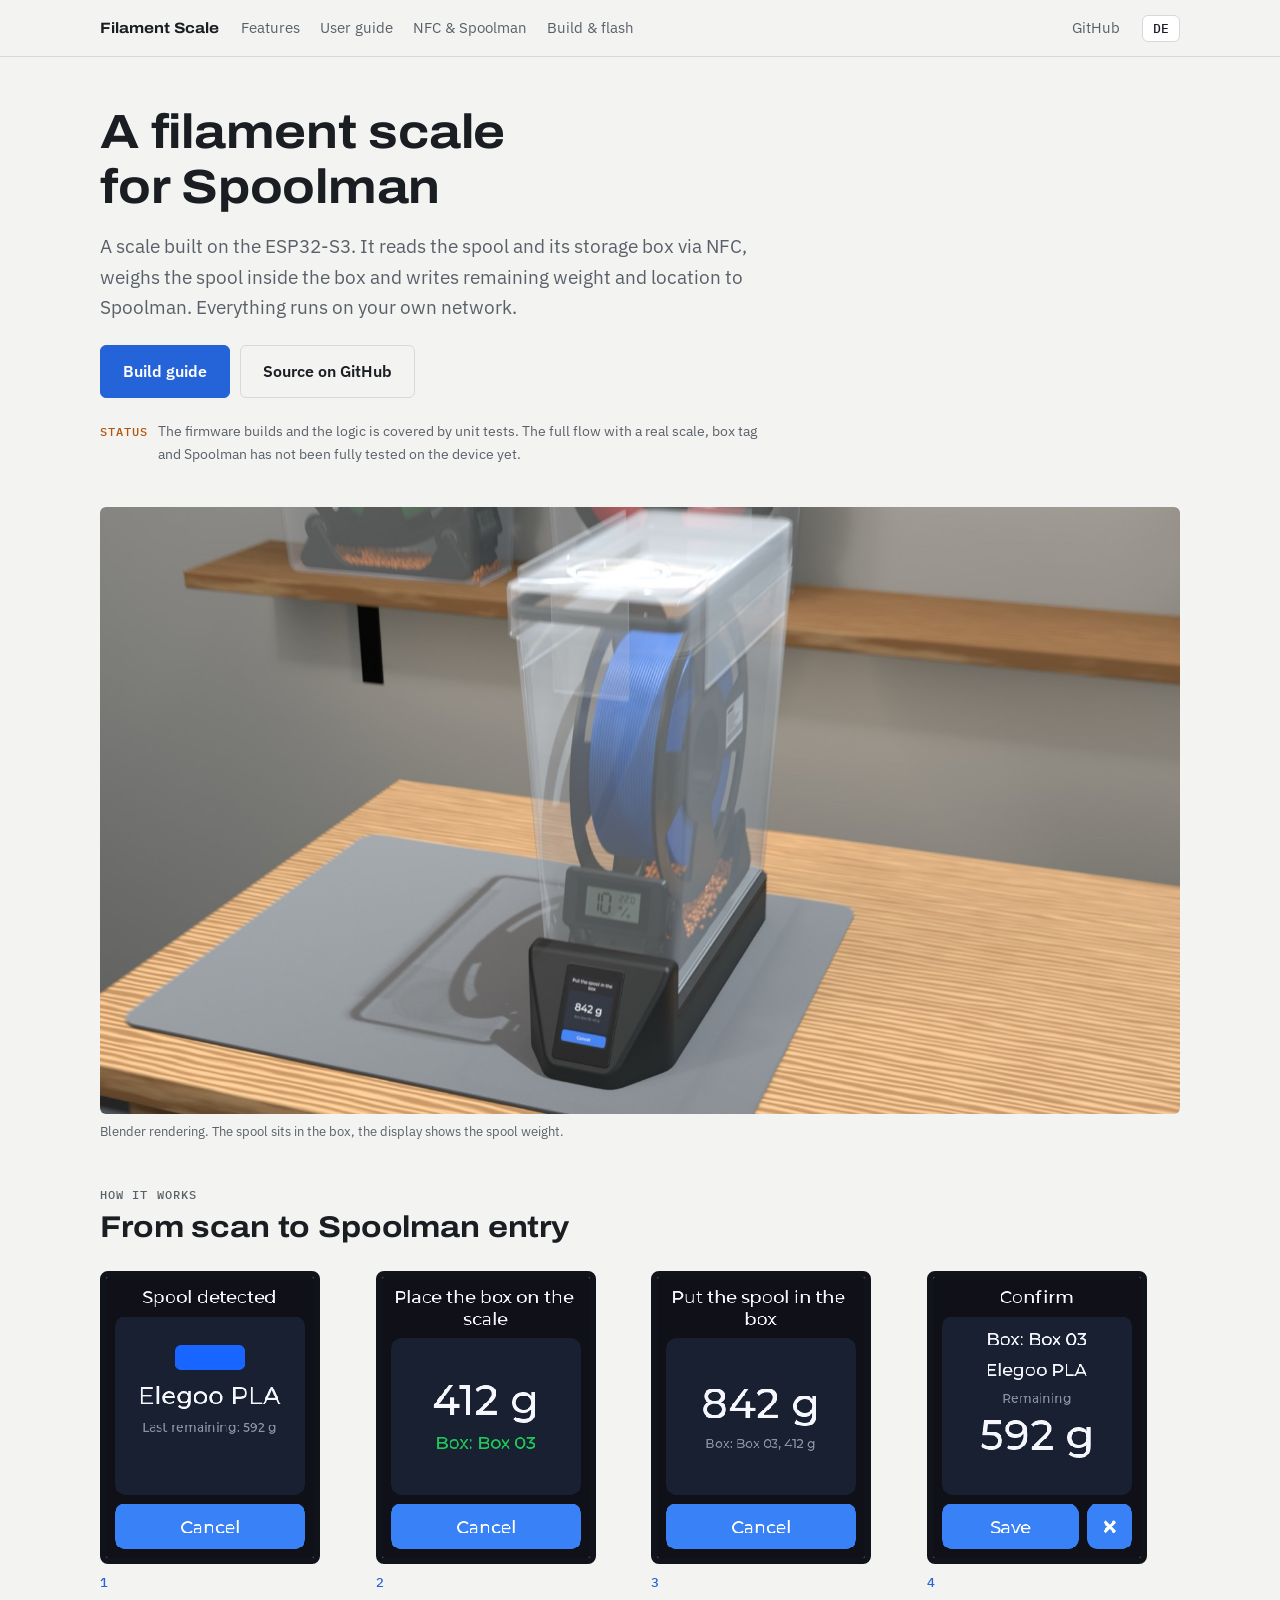
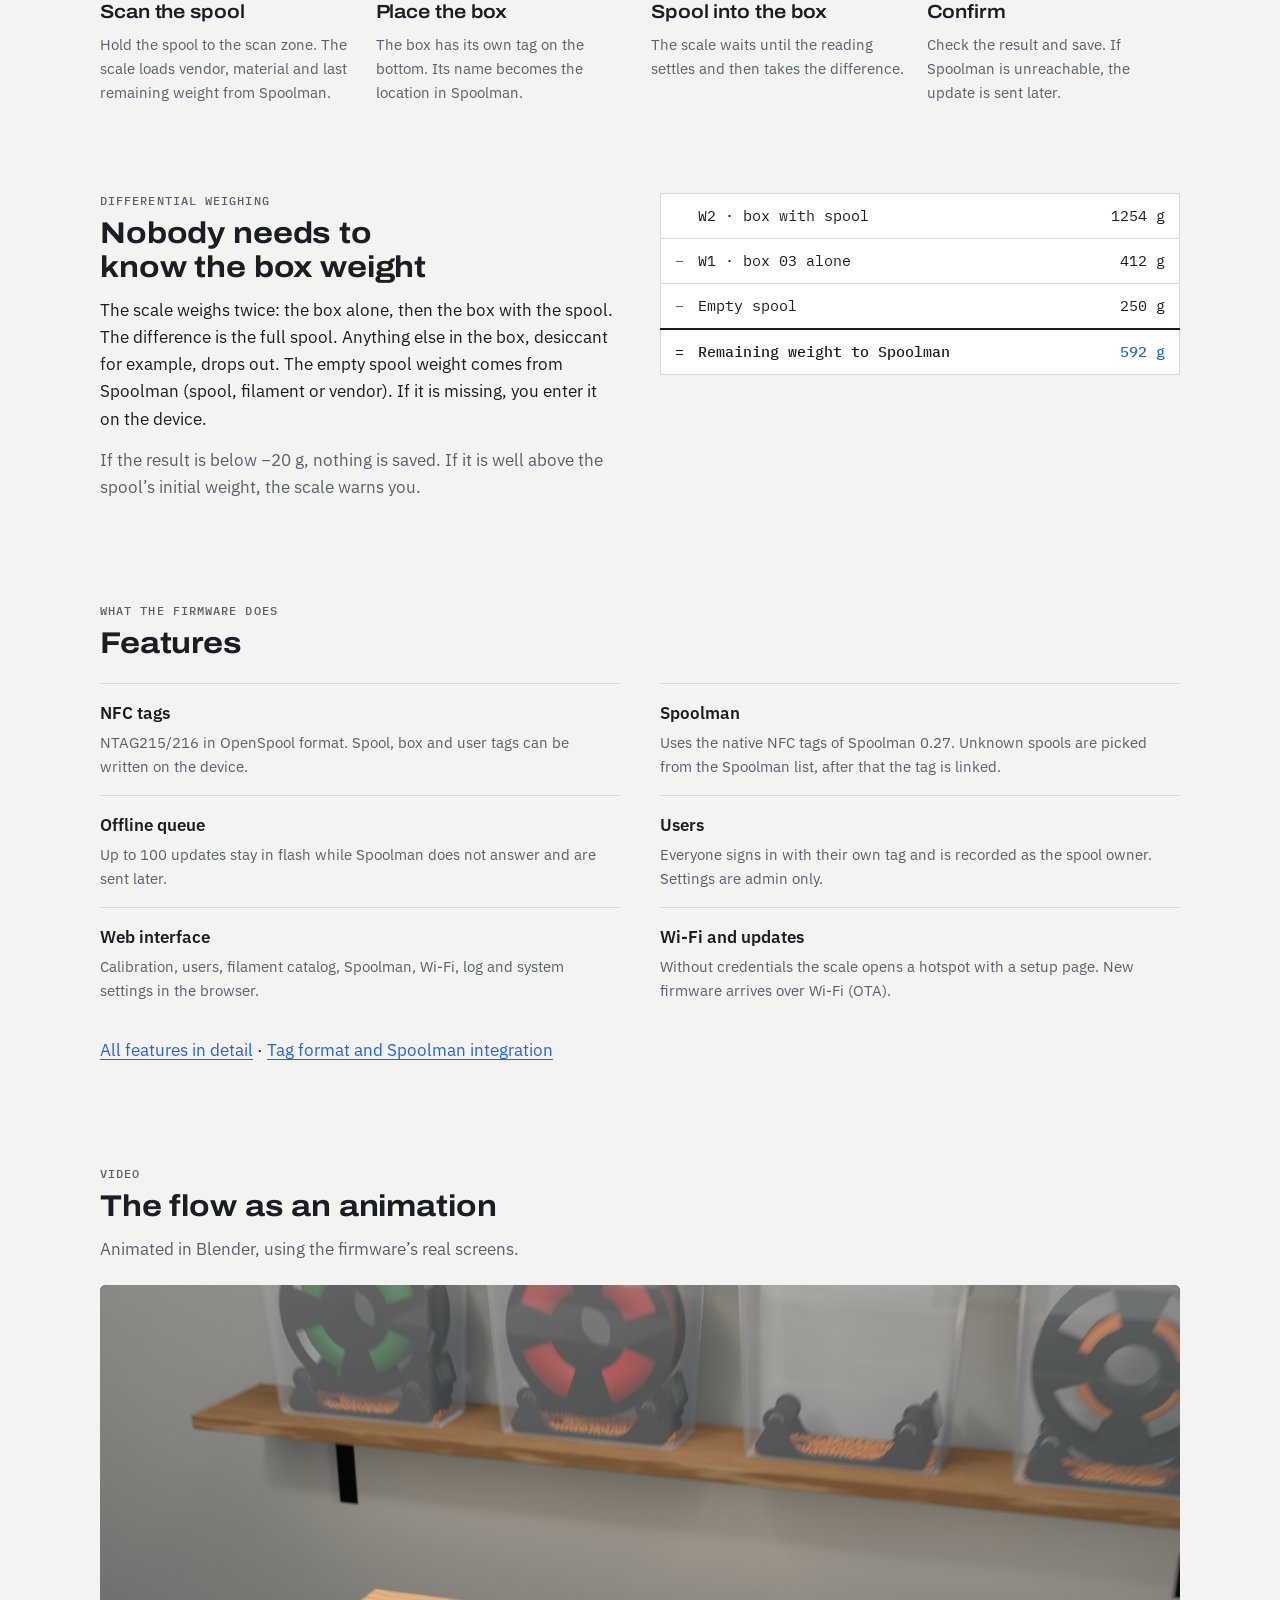
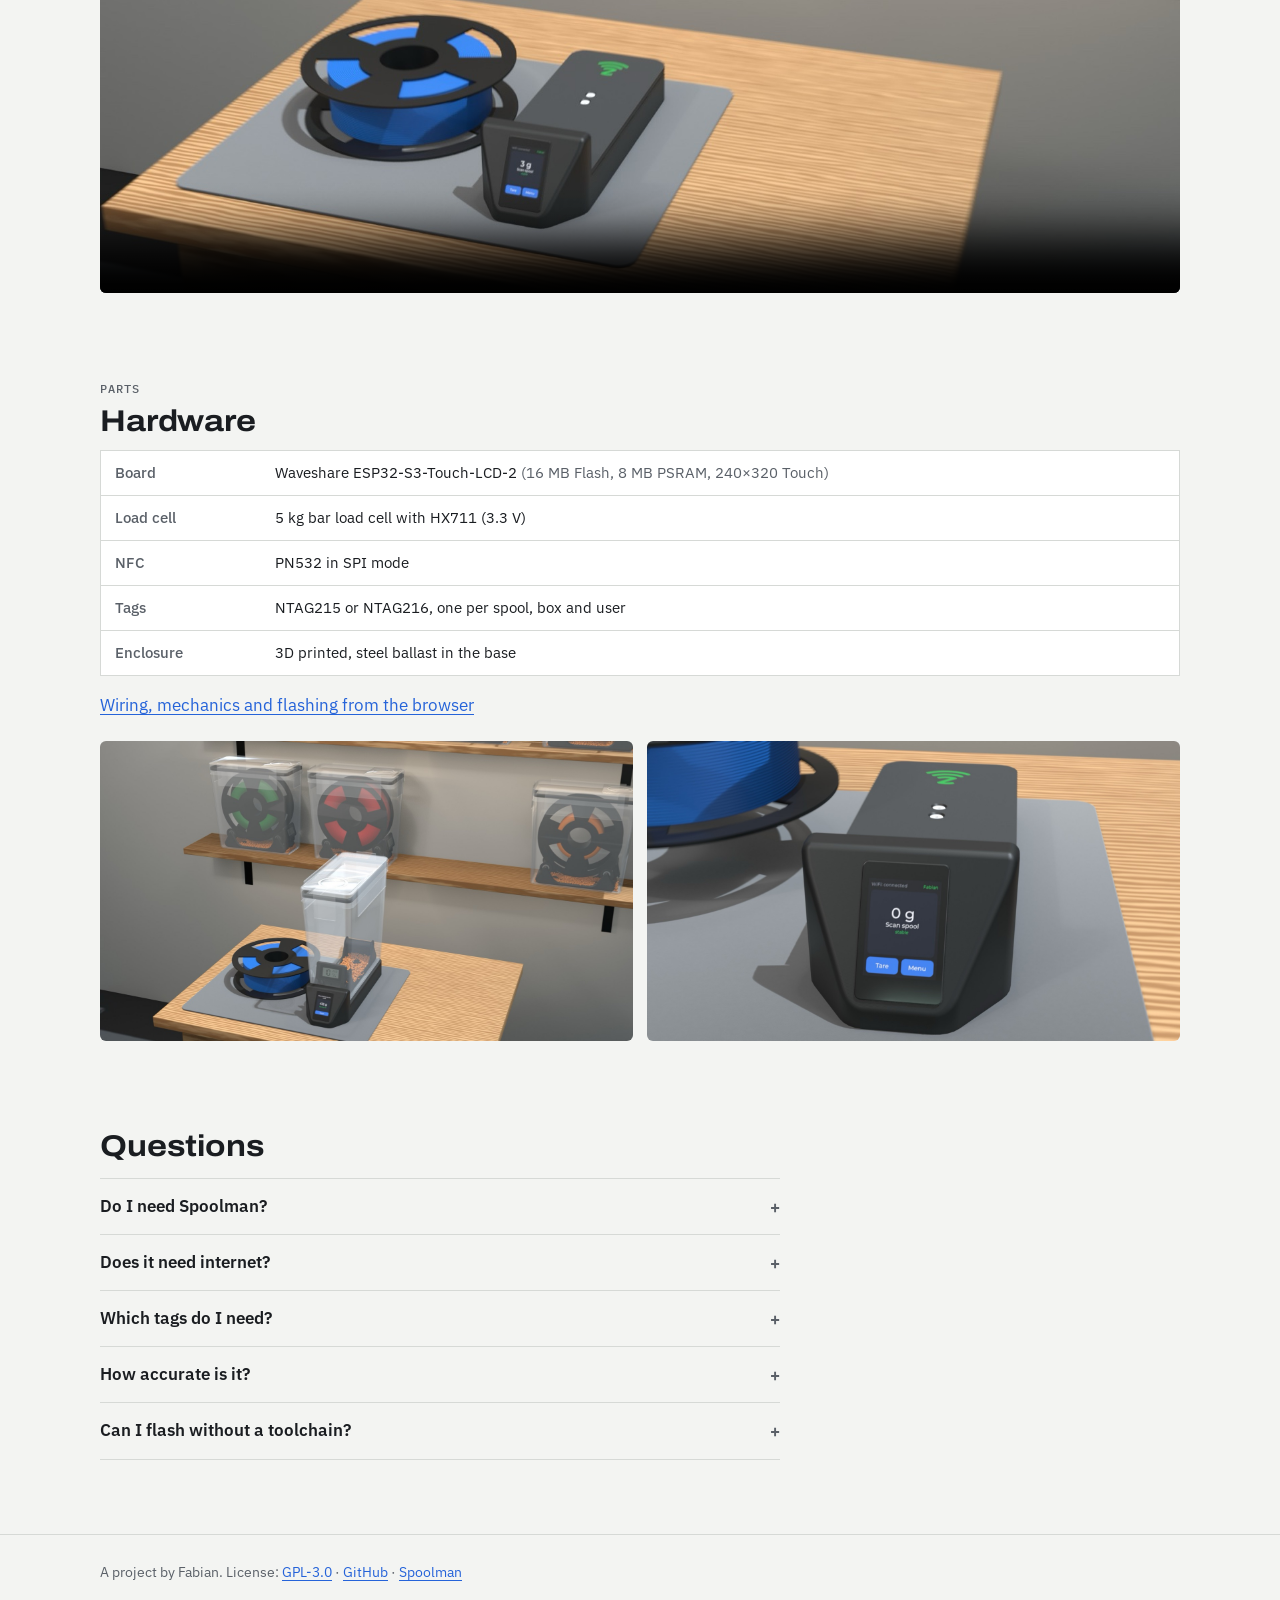
==== docs/index.html @ 77c2d869 "Replace demo video with new Full HD render Co-Authored-By: Claude Opus 5.5 <noreply@anthropic.com>" ====
<!doctype html>
<html lang="en">
<head>
<meta charset="utf-8">
<meta name="viewport" content="width=device-width, initial-scale=1">
<title>Filament Scale</title>
<meta name="description" content="Open-source filament scale on the ESP32-S3. Reads spool and storage box via NFC, weighs by difference and writes the remaining weight to Spoolman.">
<meta property="og:title" content="Filament Scale">
<meta property="og:description" content="ESP32-S3 scale with NFC that writes remaining filament weight and storage box to Spoolman.">
<meta property="og:image" content="https://drache055.github.io/filament-scale/img/hero.jpg">
<link rel="stylesheet" href="style.css">
</head>
<body>
<nav><div class="wrap">
  <b><a href="index.html" style="color:inherit">Filament Scale</a></b>
  <div class="links">
    <a href="funktionen.html"><span data-l="de">Funktionen</span><span data-l="en">Features</span></a>
    <a href="anleitung.html"><span data-l="de">Anleitung</span><span data-l="en">User guide</span></a>
    <a href="nfc-spoolman.html">NFC &amp; Spoolman</a>
    <a href="bauen.html"><span data-l="de">Bauen &amp; Flashen</span><span data-l="en">Build &amp; flash</span></a>
  </div>
  <span class="sp"></span>
  <a href="https://github.com/Drache055/filament-scale" class="gh">GitHub</a>
  <button class="lang" id="lang" aria-label="Sprache / Language">DE</button>
</div></nav>

<header class="wrap hero">
  <div class="hero-text">
    <h1><span data-l="de">Filamentwaage für Spoolman</span><span data-l="en">A filament scale for Spoolman</span></h1>
    <p class="lead">
      <span data-l="de">Eine Waage auf Basis des ESP32-S3. Sie liest Spule und Lagerbox per NFC, wiegt die Spule in ihrer Box und trägt Restgewicht und Lagerort in Spoolman ein. Alles läuft im eigenen Netz.</span>
      <span data-l="en">A scale built on the ESP32-S3. It reads the spool and its storage box via NFC, weighs the spool inside the box and writes remaining weight and location to Spoolman. Everything runs on your own network.</span>
    </p>
    <div class="cta">
      <a class="btn big" href="bauen.html"><span data-l="de">Bauanleitung</span><span data-l="en">Build guide</span></a>
      <a class="btn big ghost" href="https://github.com/Drache055/filament-scale"><span data-l="de">Quellcode auf GitHub</span><span data-l="en">Source on GitHub</span></a>
    </div>
    <p class="status"><b><span data-l="de">Stand</span><span data-l="en">Status</span></b>
      <span><span data-l="de">Firmware baut, die Logik ist mit Unit-Tests abgedeckt. Der ganze Ablauf mit echter Waage, Box-Tag und Spoolman ist am Gerät noch nicht vollständig geprüft.</span><span data-l="en">The firmware builds and the logic is covered by unit tests. The full flow with a real scale, box tag and Spoolman has not been fully tested on the device yet.</span></span>
    </p>
  </div>
</header>

<div class="wrap">
  <figure class="hero-img">
    <img src="img/hero.jpg" alt="Rendering: the storage box with the blue spool inside stands on the scale. The display shows 842 g." width="1600" height="900">
    <figcaption><span data-l="de">Rendering aus Blender. Die Spule steht in der Box, das Display zeigt das Gewicht der Spule.</span><span data-l="en">Blender rendering. The spool sits in the box, the display shows the spool weight.</span></figcaption>
  </figure>
</div>

<main class="wrap">

<section id="ablauf">
  <p class="label"><span data-l="de">Ablauf</span><span data-l="en">How it works</span></p>
  <h2><span data-l="de">Vom Scan bis zum Eintrag in Spoolman</span><span data-l="en">From scan to Spoolman entry</span></h2>
  <ol class="steps">
    <li>
      <img class="screen" src="img/38_ablauf_1_spule_erkannt.png" alt="Display: spool recognised" loading="lazy">
      <span class="n">1</span>
      <h3><span data-l="de">Spule scannen</span><span data-l="en">Scan the spool</span></h3>
      <p><span data-l="de">Spule an die Scan-Zone halten. Die Waage holt Hersteller, Material und letztes Restgewicht aus Spoolman.</span><span data-l="en">Hold the spool to the scan zone. The scale loads vendor, material and last remaining weight from Spoolman.</span></p>
    </li>
    <li>
      <img class="screen" src="img/40_ablauf_3_box_erkannt.png" alt="Display: box recognised" loading="lazy">
      <span class="n">2</span>
      <h3><span data-l="de">Box auflegen</span><span data-l="en">Place the box</span></h3>
      <p><span data-l="de">Die Box hat einen eigenen Tag am Boden. Ihr Name wird in Spoolman zum Lagerort.</span><span data-l="en">The box has its own tag on the bottom. Its name becomes the location in Spoolman.</span></p>
    </li>
    <li>
      <img class="screen" src="img/42_ablauf_5_spule_einstellen_842g.png" alt="Display: 842 g, box 03 at 412 g" loading="lazy">
      <span class="n">3</span>
      <h3><span data-l="de">Spule in die Box</span><span data-l="en">Spool into the box</span></h3>
      <p><span data-l="de">Die Waage wartet, bis der Wert ruhig steht, und nimmt dann die Differenz.</span><span data-l="en">The scale waits until the reading settles and then takes the difference.</span></p>
    </li>
    <li>
      <img class="screen" src="img/43_ablauf_6_bestaetigen.png" alt="Display: confirm, 592 g remaining" loading="lazy">
      <span class="n">4</span>
      <h3><span data-l="de">Bestätigen</span><span data-l="en">Confirm</span></h3>
      <p><span data-l="de">Ergebnis prüfen und speichern. Ist Spoolman nicht erreichbar, wird das Update später gesendet.</span><span data-l="en">Check the result and save. If Spoolman is unreachable, the update is sent later.</span></p>
    </li>
  </ol>
</section>

<section id="rechnung" class="calc">
  <div class="intro">
    <p class="label"><span data-l="de">Differenzwägung</span><span data-l="en">Differential weighing</span></p>
    <h2><span data-l="de">Das Gewicht der Box muss niemand kennen</span><span data-l="en">Nobody needs to know the box weight</span></h2>
    <p><span data-l="de">Gewogen wird zweimal: die Box allein und die Box mit Spule. Die Differenz ist die volle Spule. Was sonst in der Box liegt, etwa Trockenmittel, fällt dabei heraus. Das Leerspulengewicht kommt aus Spoolman (Spule, Filament oder Hersteller). Fehlt es, gibt man es am Gerät ein.</span><span data-l="en">The scale weighs twice: the box alone, then the box with the spool. The difference is the full spool. Anything else in the box, desiccant for example, drops out. The empty spool weight comes from Spoolman (spool, filament or vendor). If it is missing, you enter it on the device.</span></p>
    <p class="muted"><span data-l="de">Liegt das Ergebnis unter −20 g, wird nichts gespeichert. Liegt es deutlich über dem Anfangsgewicht der Spule, warnt die Waage.</span><span data-l="en">If the result is below −20 g, nothing is saved. If it is well above the spool’s initial weight, the scale warns you.</span></p>
  </div>
  <div class="table-scroll">
    <table>
      <tr><td class="op"></td><td><span data-l="de">W2 · Box mit Spule</span><span data-l="en">W2 · box with spool</span></td><td>1254 g</td></tr>
      <tr><td class="op">−</td><td><span data-l="de">W1 · Box 03 allein</span><span data-l="en">W1 · box 03 alone</span></td><td>412 g</td></tr>
      <tr><td class="op">−</td><td><span data-l="de">Leerspule</span><span data-l="en">Empty spool</span></td><td>250 g</td></tr>
      <tr class="sum"><td class="op">=</td><td><span data-l="de">Restgewicht an Spoolman</span><span data-l="en">Remaining weight to Spoolman</span></td><td>592 g</td></tr>
    </table>
  </div>
</section>

<section id="funktionen">
  <p class="label"><span data-l="de">Was die Firmware kann</span><span data-l="en">What the firmware does</span></p>
  <h2><span data-l="de">Funktionen</span><span data-l="en">Features</span></h2>
  <dl class="features">
    <div><dt><span data-l="de">NFC-Tags</span><span data-l="en">NFC tags</span></dt><dd><span data-l="de">NTAG215/216 im OpenSpool-Format. Spulen-, Box- und Benutzer-Tags lassen sich direkt am Gerät beschreiben.</span><span data-l="en">NTAG215/216 in OpenSpool format. Spool, box and user tags can be written on the device.</span></dd></div>
    <div><dt>Spoolman</dt><dd><span data-l="de">Nutzt die NFC-Tags von Spoolman 0.27. Unbekannte Spulen wählt man aus der Spoolman-Liste, danach ist der Tag verknüpft.</span><span data-l="en">Uses the native NFC tags of Spoolman 0.27. Unknown spools are picked from the Spoolman list, after that the tag is linked.</span></dd></div>
    <div><dt><span data-l="de">Offline-Warteschlange</span><span data-l="en">Offline queue</span></dt><dd><span data-l="de">Bis zu 100 Updates bleiben im Flash, wenn Spoolman nicht antwortet, und werden später gesendet.</span><span data-l="en">Up to 100 updates stay in flash while Spoolman does not answer and are sent later.</span></dd></div>
    <div><dt><span data-l="de">Benutzer</span><span data-l="en">Users</span></dt><dd><span data-l="de">Jeder meldet sich mit seinem Tag an und wird als Besitzer der Spule eingetragen. Einstellungen nur für den Admin.</span><span data-l="en">Everyone signs in with their own tag and is recorded as the spool owner. Settings are admin only.</span></dd></div>
    <div><dt><span data-l="de">Weboberfläche</span><span data-l="en">Web interface</span></dt><dd><span data-l="de">Kalibrierung, Benutzer, Filament-Katalog, Spoolman, WLAN, Log und Systemeinstellungen im Browser.</span><span data-l="en">Calibration, users, filament catalog, Spoolman, Wi-Fi, log and system settings in the browser.</span></dd></div>
    <div><dt><span data-l="de">WLAN und Updates</span><span data-l="en">Wi-Fi and updates</span></dt><dd><span data-l="de">Ohne Zugangsdaten startet ein Hotspot mit Einrichtungsseite. Neue Firmware kommt per WLAN (OTA).</span><span data-l="en">Without credentials the scale opens a hotspot with a setup page. New firmware arrives over Wi-Fi (OTA).</span></dd></div>
  </dl>
  <p style="margin-top:18px"><a href="funktionen.html"><span data-l="de">Alle Funktionen im Detail</span><span data-l="en">All features in detail</span></a> · <a href="nfc-spoolman.html"><span data-l="de">Tag-Format und Spoolman-Anbindung</span><span data-l="en">Tag format and Spoolman integration</span></a></p>
</section>

<section id="demo">
  <p class="label">Video</p>
  <h2><span data-l="de">Der Ablauf als Animation</span><span data-l="en">The flow as an animation</span></h2>
  <p class="intro muted"><span data-l="de">Animiert in Blender, mit den echten Screens der Firmware.</span><span data-l="en">Animated in Blender, using the firmware’s real screens.</span></p>
  <video class="demo-video" controls muted loop playsinline preload="metadata" poster="img/demo-poster.jpg">
    <source src="media/demo.mp4?v=2" type="video/mp4">
  </video>
</section>

<section id="hardware">
  <p class="label"><span data-l="de">Teile</span><span data-l="en">Parts</span></p>
  <h2>Hardware</h2>
  <div class="table-scroll">
    <table>
      <tr><th>Board</th><td>Waveshare ESP32-S3-Touch-LCD-2 <span class="muted">(16 MB Flash, 8 MB PSRAM, 240×320 Touch)</span></td></tr>
      <tr><th><span data-l="de">Wägezelle</span><span data-l="en">Load cell</span></th><td><span data-l="de">Biegebalken 5 kg mit HX711 (3,3 V)</span><span data-l="en">5 kg bar load cell with HX711 (3.3 V)</span></td></tr>
      <tr><th>NFC</th><td><span data-l="de">PN532 im SPI-Modus</span><span data-l="en">PN532 in SPI mode</span></td></tr>
      <tr><th>Tags</th><td><span data-l="de">NTAG215 oder NTAG216, je einer pro Spule, Box und Benutzer</span><span data-l="en">NTAG215 or NTAG216, one per spool, box and user</span></td></tr>
      <tr><th><span data-l="de">Gehäuse</span><span data-l="en">Enclosure</span></th><td><span data-l="de">3D-gedruckt, Stahl als Ballast im Sockel</span><span data-l="en">3D printed, steel ballast in the base</span></td></tr>
    </table>
  </div>
  <p style="margin-top:16px"><a href="bauen.html"><span data-l="de">Verdrahtung, Mechanik und Flashen im Browser</span><span data-l="en">Wiring, mechanics and flashing from the browser</span></a></p>
  <div class="two tall" style="margin-top:22px">
    <img src="img/render-room.jpg" alt="Rendering: the storage box on the scale in front of a shelf with filament boxes" loading="lazy">
    <img src="img/render-menu.jpg" alt="Rendering: close-up of the touch display" loading="lazy">
  </div>
</section>

<section id="faq">
  <h2><span data-l="de">Häufige Fragen</span><span data-l="en">Questions</span></h2>
  <div class="faq">
    <details><summary><span data-l="de">Brauche ich Spoolman?</span><span data-l="en">Do I need Spoolman?</span></summary><p><span data-l="de">Ja. Die Waage liest die Spulendaten aus Spoolman und schreibt das Ergebnis dorthin zurück. Ohne Spoolman funktioniert sie nur als normale Waage. Spoolman ist kostenlos und läuft im eigenen Netz.</span><span data-l="en">Yes. The scale reads spool data from Spoolman and writes the result back. Without Spoolman it is just a plain scale. Spoolman is free and runs on your own network.</span></p></details>
    <details><summary><span data-l="de">Braucht sie Internet?</span><span data-l="en">Does it need internet?</span></summary><p><span data-l="de">Nein, nur dein WLAN und Spoolman im selben Netz. Die Uhrzeit für die Warteschlange kommt per NTP, ohne Internet steht dort 0.</span><span data-l="en">No, only your Wi-Fi and Spoolman on the same network. Queue timestamps come from NTP; without internet they are 0.</span></p></details>
    <details><summary><span data-l="de">Welche Tags brauche ich?</span><span data-l="en">Which tags do I need?</span></summary><p><span data-l="de">NTAG215 oder NTAG216. Die Kapazität liest die Firmware aus dem Tag, beide Typen gehen.</span><span data-l="en">NTAG215 or NTAG216. The firmware reads the capacity from the tag, so both work.</span></p></details>
    <details><summary><span data-l="de">Wie genau ist sie?</span><span data-l="en">How accurate is it?</span></summary><p><span data-l="de">Ein Wert gilt als stabil, wenn er sich über etwa eine Sekunde (10 Messungen) um höchstens 1 g bewegt. Die tatsächliche Genauigkeit hängt von Wägezelle, Aufbau und Kalibrierung ab und ist noch nicht gemessen.</span><span data-l="en">A reading counts as stable when it moves by at most 1 g over about one second (10 samples). Real accuracy depends on the load cell, the build and calibration, and has not been measured yet.</span></p></details>
    <details><summary><span data-l="de">Kann ich die Firmware ohne Entwicklungsumgebung aufspielen?</span><span data-l="en">Can I flash without a toolchain?</span></summary><p><span data-l="de">Ja, über den <a href="bauen.html#webflash">Web-Flasher</a> in Chrome oder Edge am Computer.</span><span data-l="en">Yes, with the <a href="bauen.html#webflash">web flasher</a> in Chrome or Edge on a computer.</span></p></details>
  </div>
</section>

</main>

<footer><div class="wrap">
  <span data-l="de">Ein Projekt von Fabian. Lizenz: </span><span data-l="en">A project by Fabian. License: </span><a href="https://github.com/Drache055/filament-scale/blob/main/LICENSE">GPL-3.0</a> · <a href="https://github.com/Drache055/filament-scale">GitHub</a> · <a href="https://github.com/Donkie/Spoolman">Spoolman</a>
</div></footer>

<script src="app.js"></script>
</body>
</html>
---- docs/style.css ----
/* Filament Scale – Projektseite
   Layout: linksbündige Doku-Seite, eine Textspalte (~68ch), Bilder und Tabellen dürfen breiter sein.
   Farben: helles Werkstatt-Grau, Akzent = Blau des Geräte-Themes (data/theme.json). */
@import url("https://fonts.googleapis.com/css2?family=Archivo:wdth,wght@112,600;112,700&family=IBM+Plex+Sans:ital,wght@0,400;0,500;0,600;1,400&family=IBM+Plex+Mono:wght@400;500&display=swap");

:root{
  --bg:#f3f4f2;
  --surface:#ffffff;
  --ink:#1a1d21;
  --muted:#5a6068;
  --line:#d6d9d6;
  --accent:#2563d9;
  --accent-ink:#ffffff;
  --warn:#b45309;
  --screen:#10131a;
  --f-display:"Archivo","Helvetica Neue",Arial,sans-serif;
  --f-body:"IBM Plex Sans",system-ui,-apple-system,"Segoe UI",sans-serif;
  --f-mono:"IBM Plex Mono",ui-monospace,Menlo,Consolas,monospace;
  --text:68ch;
  --wide:1120px;
  --r:6px;
}
@media (prefers-color-scheme:dark){
  :root{
    --bg:#14171b;--surface:#1b1f24;--ink:#e7e9ec;--muted:#9aa1aa;--line:#2c3239;
    --accent:#6c9ff5;--accent-ink:#0e1420;--warn:#f0a43c;
    color-scheme:dark;
  }
}

*{box-sizing:border-box}
html{scroll-behavior:smooth;-webkit-text-size-adjust:100%}
@media (prefers-reduced-motion:reduce){html{scroll-behavior:auto}}
body{margin:0;background:var(--bg);color:var(--ink);font:17px/1.6 var(--f-body)}
img,video{max-width:100%}
a{color:var(--accent);text-underline-offset:.18em;text-decoration-thickness:1px}
a:hover{text-decoration-thickness:2px}
:focus-visible{outline:2px solid var(--accent);outline-offset:2px}
h1,h2,h3{font-family:var(--f-display);font-stretch:112%;font-weight:700;line-height:1.15;text-wrap:balance;letter-spacing:-.005em}
h1{font-size:clamp(32px,4.6vw,48px);margin:0 0 16px}
h2{font-size:clamp(23px,2.8vw,30px);margin:0 0 12px}
h3{font-size:19px;font-weight:600;margin:0 0 6px}
p{margin:0 0 14px}
code,pre,kbd{font-family:var(--f-mono)}
.num{font-family:var(--f-mono);font-variant-numeric:tabular-nums}

.wrap{max-width:var(--wide);margin:0 auto;padding-left:max(20px,env(safe-area-inset-left,0px));padding-right:max(20px,env(safe-area-inset-right,0px))}

/* Navigation */
nav{position:sticky;top:0;z-index:10;background:var(--bg);border-bottom:1px solid var(--line)}
nav .wrap{display:flex;align-items:center;gap:22px;min-height:56px}
nav b{font-family:var(--f-display);font-stretch:112%;font-size:17px}
nav b a{text-decoration:none}
nav a{color:var(--muted);text-decoration:none;font-size:15px}
nav a:hover{color:var(--ink)}
nav a[aria-current]{color:var(--ink);font-weight:600}
nav .links{display:flex;gap:20px}
nav .sp{flex:1}
@media (max-width:760px){nav .links{display:none}}
.lang{border:1px solid var(--line);background:var(--surface);color:var(--ink);border-radius:var(--r);padding:4px 10px;font:500 13px var(--f-mono);cursor:pointer}

/* Buttons */
.btn{display:inline-block;padding:11px 18px;border-radius:var(--r);background:var(--accent);color:var(--accent-ink);text-decoration:none;font-weight:600;font-size:16px;border:1px solid var(--accent)}
.btn:hover{filter:brightness(1.08)}
.btn.ghost{background:transparent;color:var(--ink);border-color:var(--line)}
.btn.big{padding:13px 22px}
button.btn{cursor:pointer;font-family:inherit}
.cta{display:flex;gap:10px;flex-wrap:wrap}

/* Allgemeine Bausteine (auch Unterseiten) */
section{padding-block:44px}
.muted{color:var(--muted)}
.sub{color:var(--muted)}
.grid{display:grid;gap:14px;grid-template-columns:repeat(auto-fit,minmax(230px,1fr))}
.card{background:var(--surface);border:1px solid var(--line);border-radius:var(--r);padding:16px 18px;min-width:0}
.card h3{font-size:17px}
.card p{margin:0;color:var(--muted);font-size:15px}
.two{display:grid;grid-template-columns:1fr 1fr;gap:14px}
@media (max-width:700px){.two{grid-template-columns:1fr}}
.two img{width:100%;height:auto;border-radius:var(--r);display:block}
.two.tall img{aspect-ratio:16/9;object-fit:cover}
.table-scroll{overflow-x:auto}
table{width:100%;border-collapse:collapse;background:var(--surface);border:1px solid var(--line)}
td,th{text-align:left;padding:10px 14px;border-bottom:1px solid var(--line);font-size:15px;vertical-align:top}
th{width:160px;color:var(--muted);font-weight:500}
tr:last-child td,tr:last-child th{border-bottom:0}
pre{background:var(--surface);border:1px solid var(--line);border-radius:var(--r);padding:14px 16px;overflow-x:auto;font-size:14px;line-height:1.5}
.note{border:1px solid var(--line);border-left:4px solid var(--accent);padding:10px 14px;background:var(--surface);border-radius:var(--r);font-size:15px}
.note.warn{border-left-color:var(--warn)}
.formula{font-family:var(--f-mono);background:var(--surface);border:1px solid var(--line);border-radius:var(--r);padding:12px 16px;margin:14px 0;overflow-x:auto;font-size:15px}
.flow{display:flex;flex-wrap:wrap;gap:6px 8px;align-items:center;margin:14px 0}
.flow span.s{background:var(--surface);border:1px solid var(--line);border-radius:var(--r);padding:6px 10px;font-size:14px}
.flow span.a{color:var(--muted)}
.kbd{display:inline-block;padding:0 7px;border-radius:4px;border:1px solid var(--line);border-bottom-width:2px;background:var(--surface);font-size:.88em;font-weight:600}

/* Display-Screenshots (240×320) */
.shots{display:flex;gap:14px;overflow-x:auto;padding-bottom:10px;scroll-snap-type:x proximity}
.shots figure{margin:0;flex:0 0 auto;scroll-snap-align:start}
.shots img,.screen{width:200px;height:auto;aspect-ratio:3/4;image-rendering:pixelated;border-radius:8px;border:6px solid var(--screen);display:block;background:var(--screen)}
.shots figcaption{font-size:13px;color:var(--muted);margin-top:6px;max-width:200px}

/* Unterseiten */
.page{padding-block:40px 24px}
.page > *{max-width:var(--text)}
.page > table,.page > .two,.page > .grid,.page > .shots,.page > .gstep,.page > pre,.page > .flashbox,.page > .toc{max-width:none}
.page h2{margin-top:52px;padding-top:20px;border-top:1px solid var(--line)}
.page h3{margin-top:26px}
.page ul,.page ol{padding-left:22px}
.page li{margin:5px 0}
.page code{background:var(--surface);border:1px solid var(--line);border-radius:4px;padding:1px 5px;font-size:.88em}
.page pre code{background:none;border:0;padding:0}
.toc{display:flex;flex-wrap:wrap;gap:6px 18px;margin:18px 0 0;padding:0;list-style:none;font-size:15px}
.toc li{margin:0}
.toc a{text-decoration:none}
.toc a:hover{text-decoration:underline}

/* Benutzeranleitung */
.gstep{display:grid;grid-template-columns:minmax(0,1fr) auto;gap:22px;align-items:start;margin:16px 0;padding:18px 0;border-top:1px solid var(--line)}
@media (max-width:640px){.gstep{grid-template-columns:1fr}}
.gstep p,.gstep ol,.gstep ul{margin:6px 0}
.gimgs{display:flex;gap:10px;flex-wrap:wrap}
.gimgs img{width:150px;height:auto;aspect-ratio:3/4;image-rendering:pixelated;border-radius:6px;border:4px solid var(--screen);display:block}

/* Web-Flasher */
.flashbox{margin:18px 0;padding:22px;border:1px solid var(--line);border-radius:var(--r);background:var(--surface)}
esp-web-install-button{--esp-tools-button-color:var(--accent)}

/* Startseite */
.hero{padding-block:48px 28px}
.hero-text{max-width:var(--text)}
.hero .lead{font-size:19px;color:var(--muted);margin-bottom:22px}
.status{display:flex;gap:10px;align-items:baseline;margin-top:22px;font-size:14px;color:var(--muted)}
.status b{font:500 12px var(--f-mono);text-transform:uppercase;letter-spacing:.08em;color:var(--warn);white-space:nowrap}
.hero-img{margin:0}
.hero-img img{display:block;width:100%;height:auto;border-radius:var(--r)}
.hero-img figcaption{font-size:13px;color:var(--muted);margin-top:8px}

.label{font:500 12px var(--f-mono);text-transform:uppercase;letter-spacing:.09em;color:var(--muted);margin:0 0 8px}
.intro{max-width:var(--text)}

.steps{list-style:none;margin:26px 0 0;padding:0;display:grid;gap:22px;grid-template-columns:repeat(4,minmax(0,1fr))}
@media (max-width:900px){.steps{grid-template-columns:repeat(2,minmax(0,1fr))}}
@media (max-width:480px){.steps{grid-template-columns:1fr}}
.steps li{display:flex;flex-direction:column;gap:10px;min-width:0}
.steps .screen{width:100%;max-width:220px}
.steps .n{font:500 13px var(--f-mono);color:var(--accent)}
.steps h3{margin:0}
.steps p{margin:0;font-size:15px;color:var(--muted)}

.calc{display:grid;grid-template-columns:minmax(0,1fr) minmax(0,1fr);gap:40px;align-items:start}
@media (max-width:820px){.calc{grid-template-columns:1fr;gap:20px}}
.calc table{font-family:var(--f-mono);font-variant-numeric:tabular-nums}
.calc td{font-size:15px}
.calc td:last-child{text-align:right;white-space:nowrap}
.calc tr.sum td{font-weight:500;border-top:2px solid var(--ink);color:var(--ink)}
.calc tr.sum td:last-child{color:var(--accent)}
.calc .op{color:var(--muted);width:2ch;padding-right:0}

.features{display:grid;grid-template-columns:repeat(2,minmax(0,1fr));gap:0 40px;margin:22px 0 0}
@media (max-width:700px){.features{grid-template-columns:1fr}}
.features div{padding:16px 0;border-top:1px solid var(--line);min-width:0}
.features dt{font-weight:600;margin-bottom:4px}
.features dd{margin:0;color:var(--muted);font-size:15px}

.demo-video{display:block;width:100%;margin-top:22px;border-radius:var(--r);background:#000}

.faq{max-width:var(--text);margin-top:14px}
.faq details{border-top:1px solid var(--line)}
.faq details:last-child{border-bottom:1px solid var(--line)}
.faq summary{cursor:pointer;padding:14px 0;font-weight:600;list-style:none;display:flex;justify-content:space-between;gap:12px}
.faq summary::-webkit-details-marker{display:none}
.faq summary::after{content:"+";font-family:var(--f-mono);color:var(--muted)}
.faq details[open] summary::after{content:"–"}
.faq details p{margin:0 0 16px;color:var(--muted)}

footer{border-top:1px solid var(--line);padding-block:26px;margin-top:30px;color:var(--muted);font-size:14px}

/* Sprache */
[data-l]{display:none}
html[lang=de] [data-l=de],html[lang=en] [data-l=en]{display:revert}
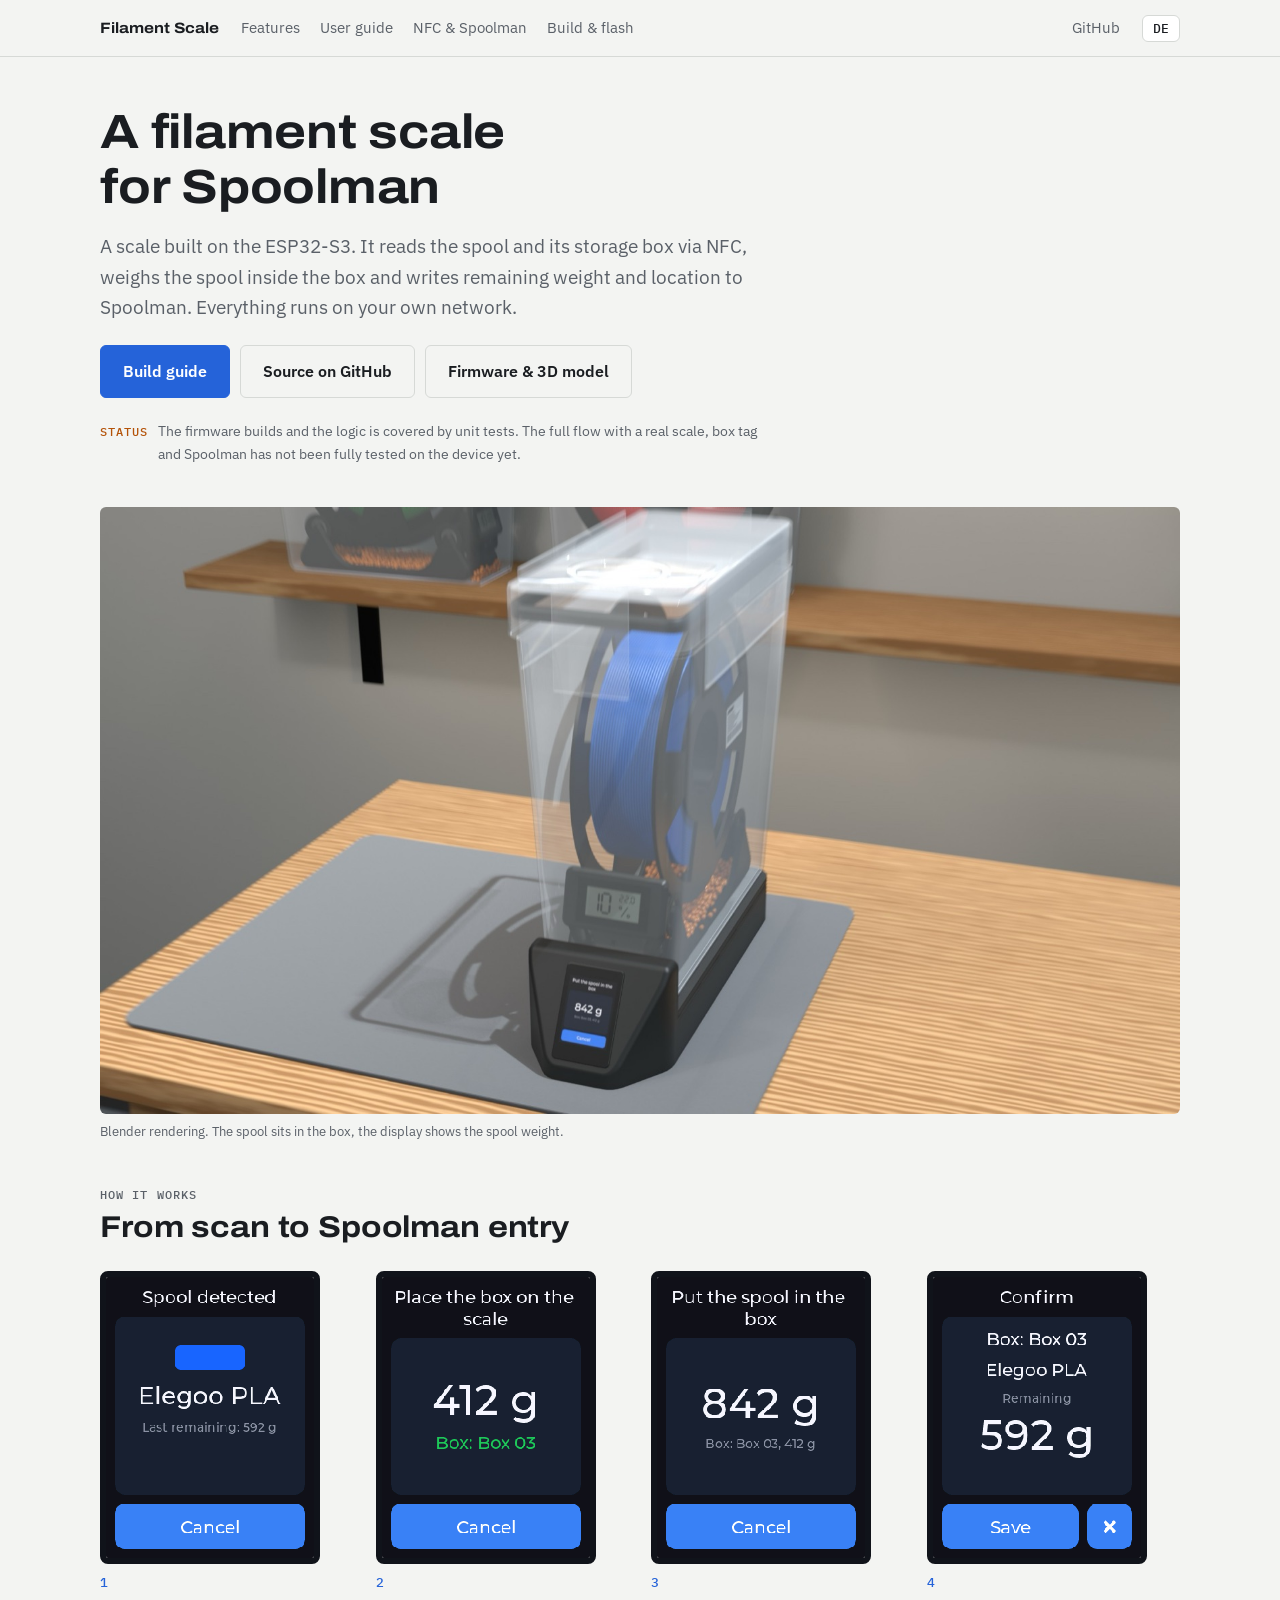
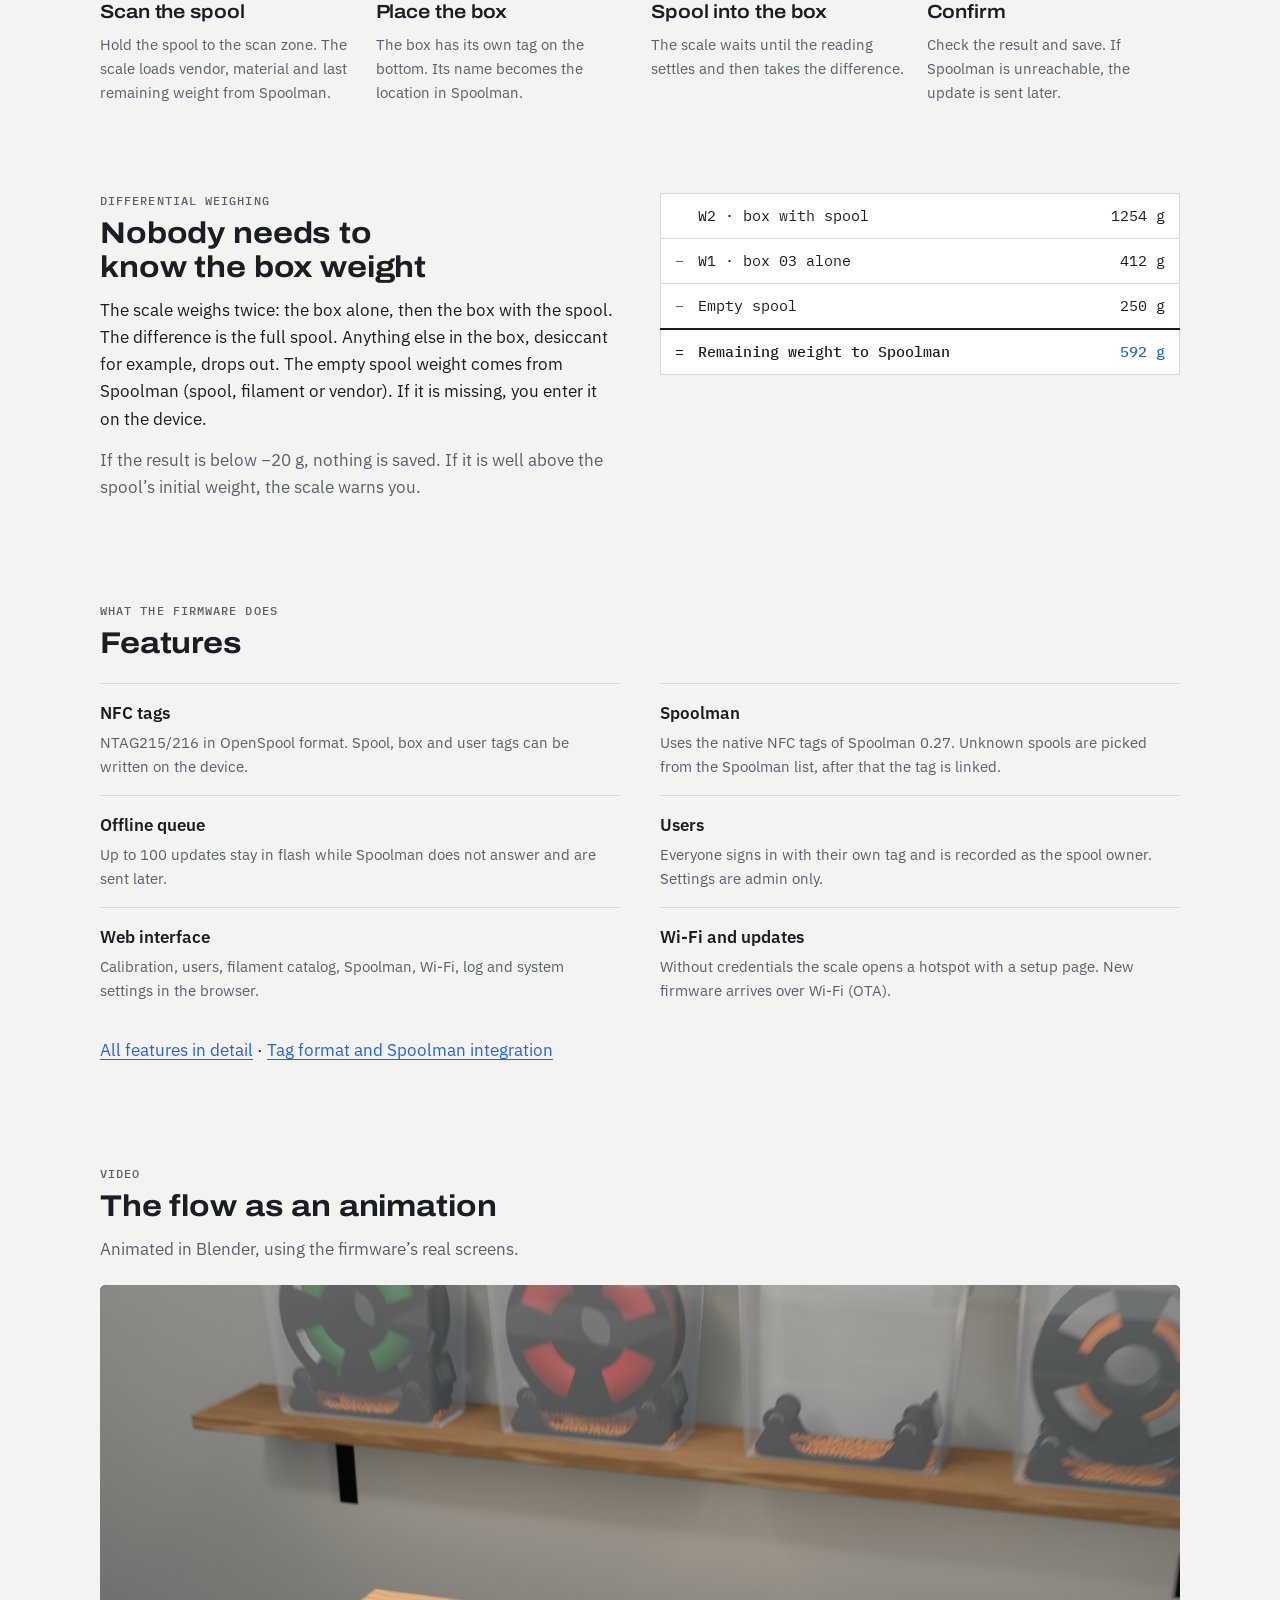
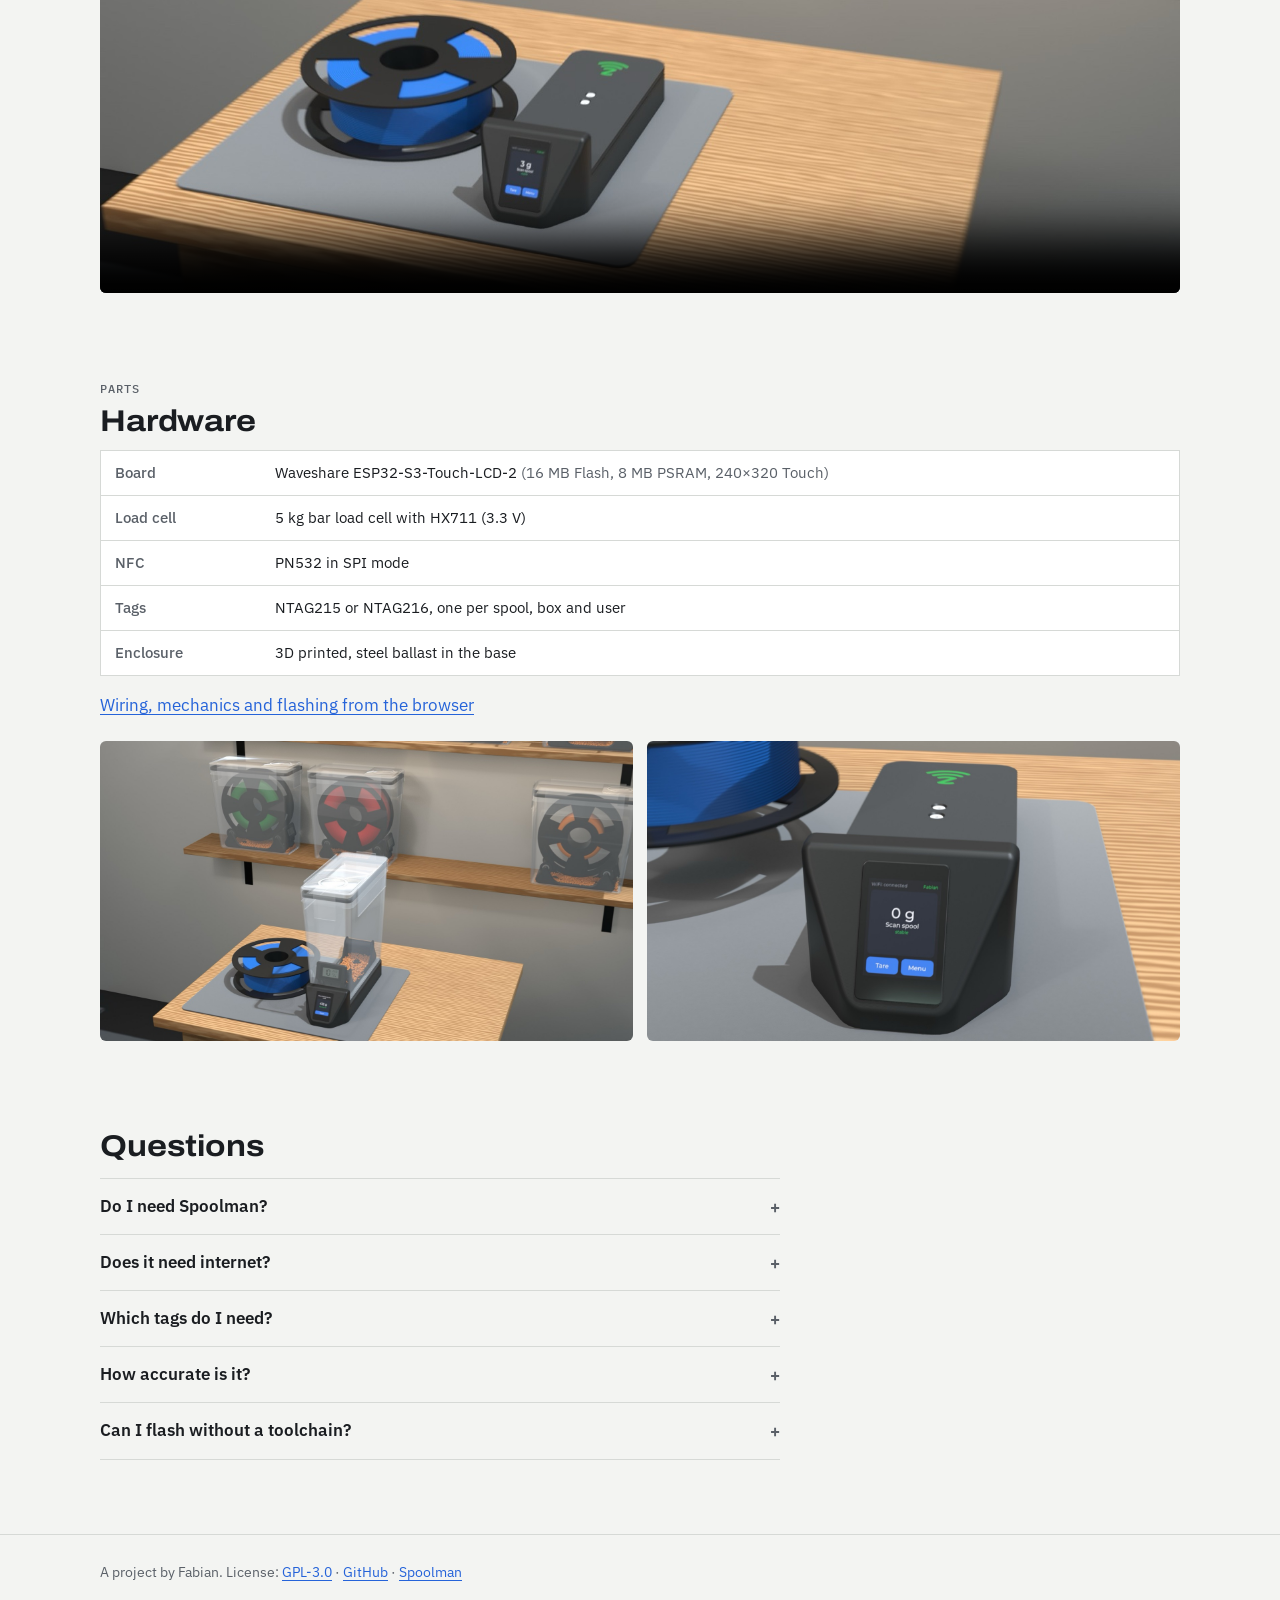
==== commit 2469f86a: "Releases per Tag, Versionsauswahl im Web-Flasher, STEP-Download - release.yml ersetzt web-flasher.ym" ====
--- a/docs/index.html
+++ b/docs/index.html
@@ -34,6 +34,7 @@
     <div class="cta">
       <a class="btn big" href="bauen.html"><span data-l="de">Bauanleitung</span><span data-l="en">Build guide</span></a>
       <a class="btn big ghost" href="https://github.com/Drache055/filament-scale"><span data-l="de">Quellcode auf GitHub</span><span data-l="en">Source on GitHub</span></a>
+      <a class="btn big ghost" href="bauen.html#webflash"><span data-l="de">Firmware &amp; 3D-Modell</span><span data-l="en">Firmware &amp; 3D model</span></a>
     </div>
     <p class="status"><b><span data-l="de">Stand</span><span data-l="en">Status</span></b>
       <span><span data-l="de">Firmware baut, die Logik ist mit Unit-Tests abgedeckt. Der ganze Ablauf mit echter Waage, Box-Tag und Spoolman ist am Gerät noch nicht vollständig geprüft.</span><span data-l="en">The firmware builds and the logic is covered by unit tests. The full flow with a real scale, box tag and Spoolman has not been fully tested on the device yet.</span></span>
--- a/docs/style.css
+++ b/docs/style.css
@@ -123,6 +123,8 @@
 
 /* Web-Flasher */
 .flashbox{margin:18px 0;padding:22px;border:1px solid var(--line);border-radius:var(--r);background:var(--surface)}
+.flashbox .cta{display:flex;flex-wrap:wrap;gap:12px;align-items:center;margin:0}
+.fwver select{font:inherit;padding:6px 8px;margin-left:6px;border-radius:var(--r);border:1px solid var(--line);background:var(--surface);color:var(--ink)}
 esp-web-install-button{--esp-tools-button-color:var(--accent)}
 
 /* Startseite */
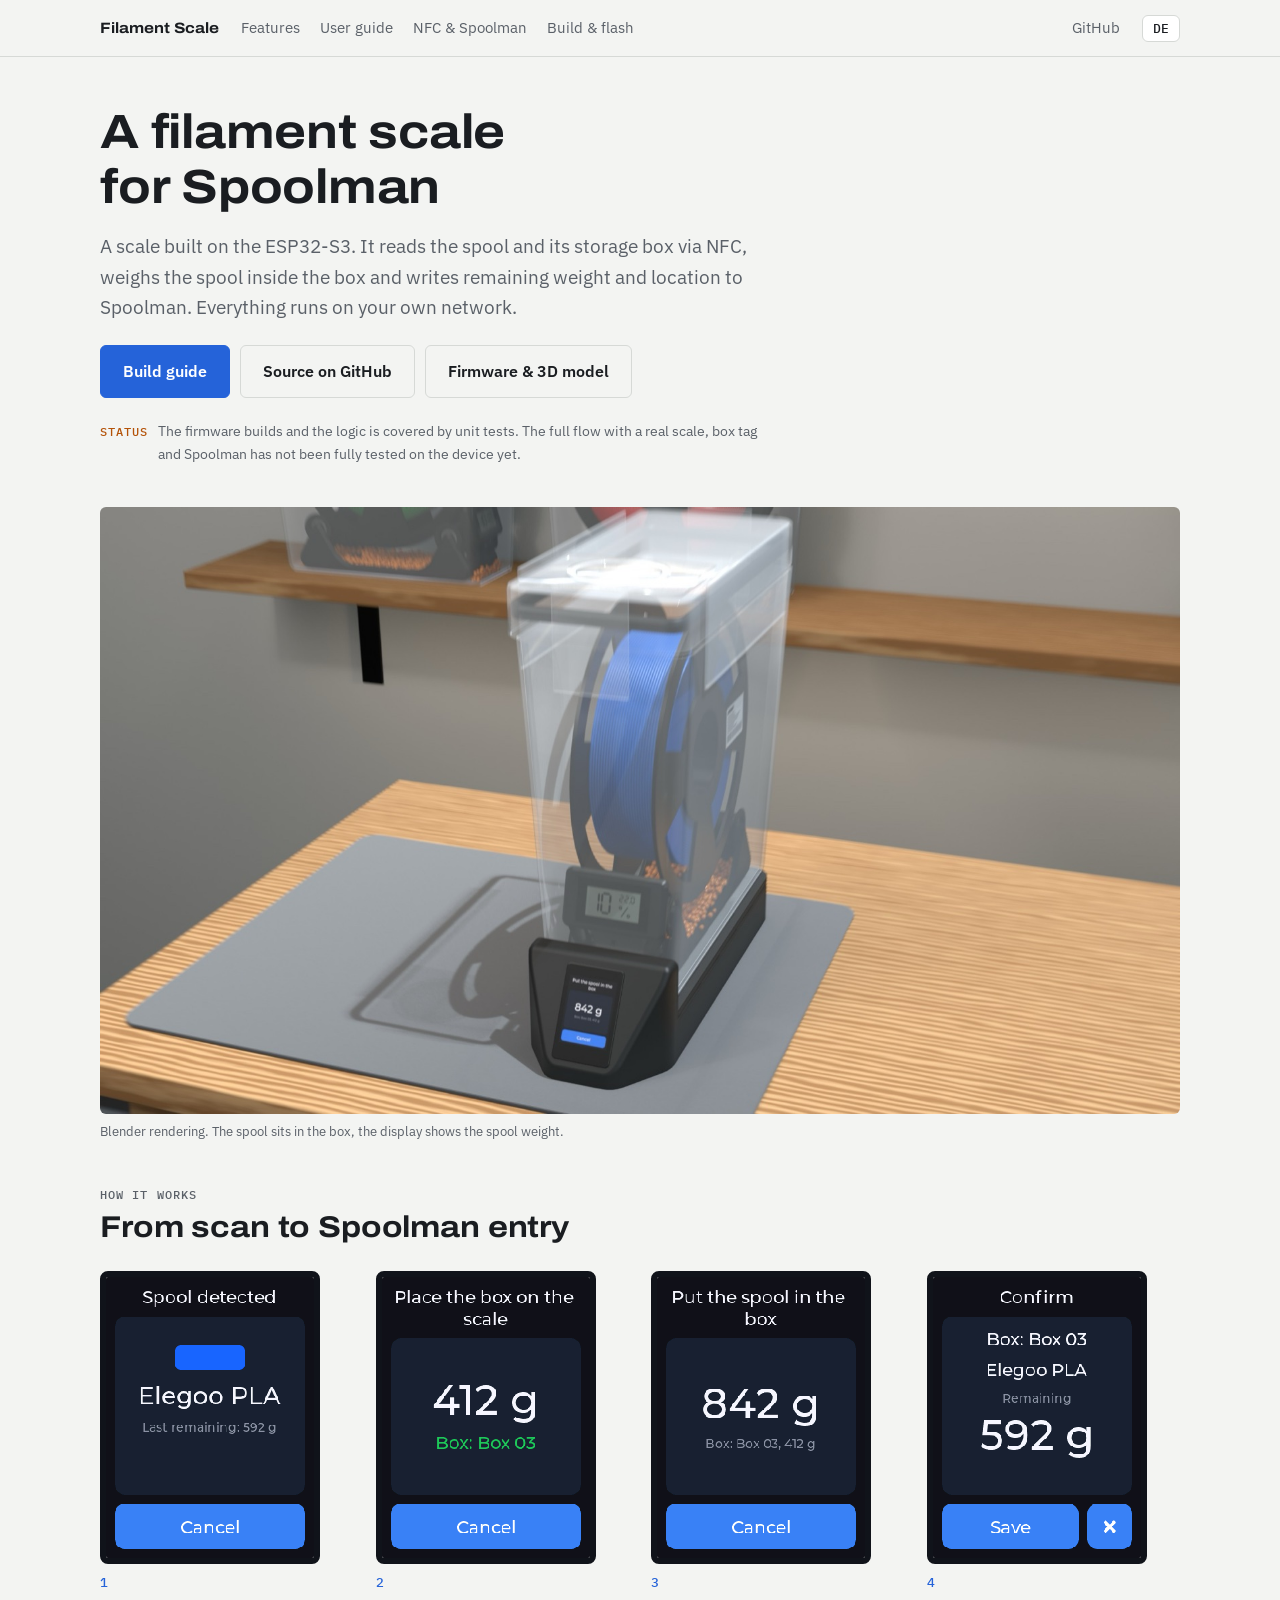
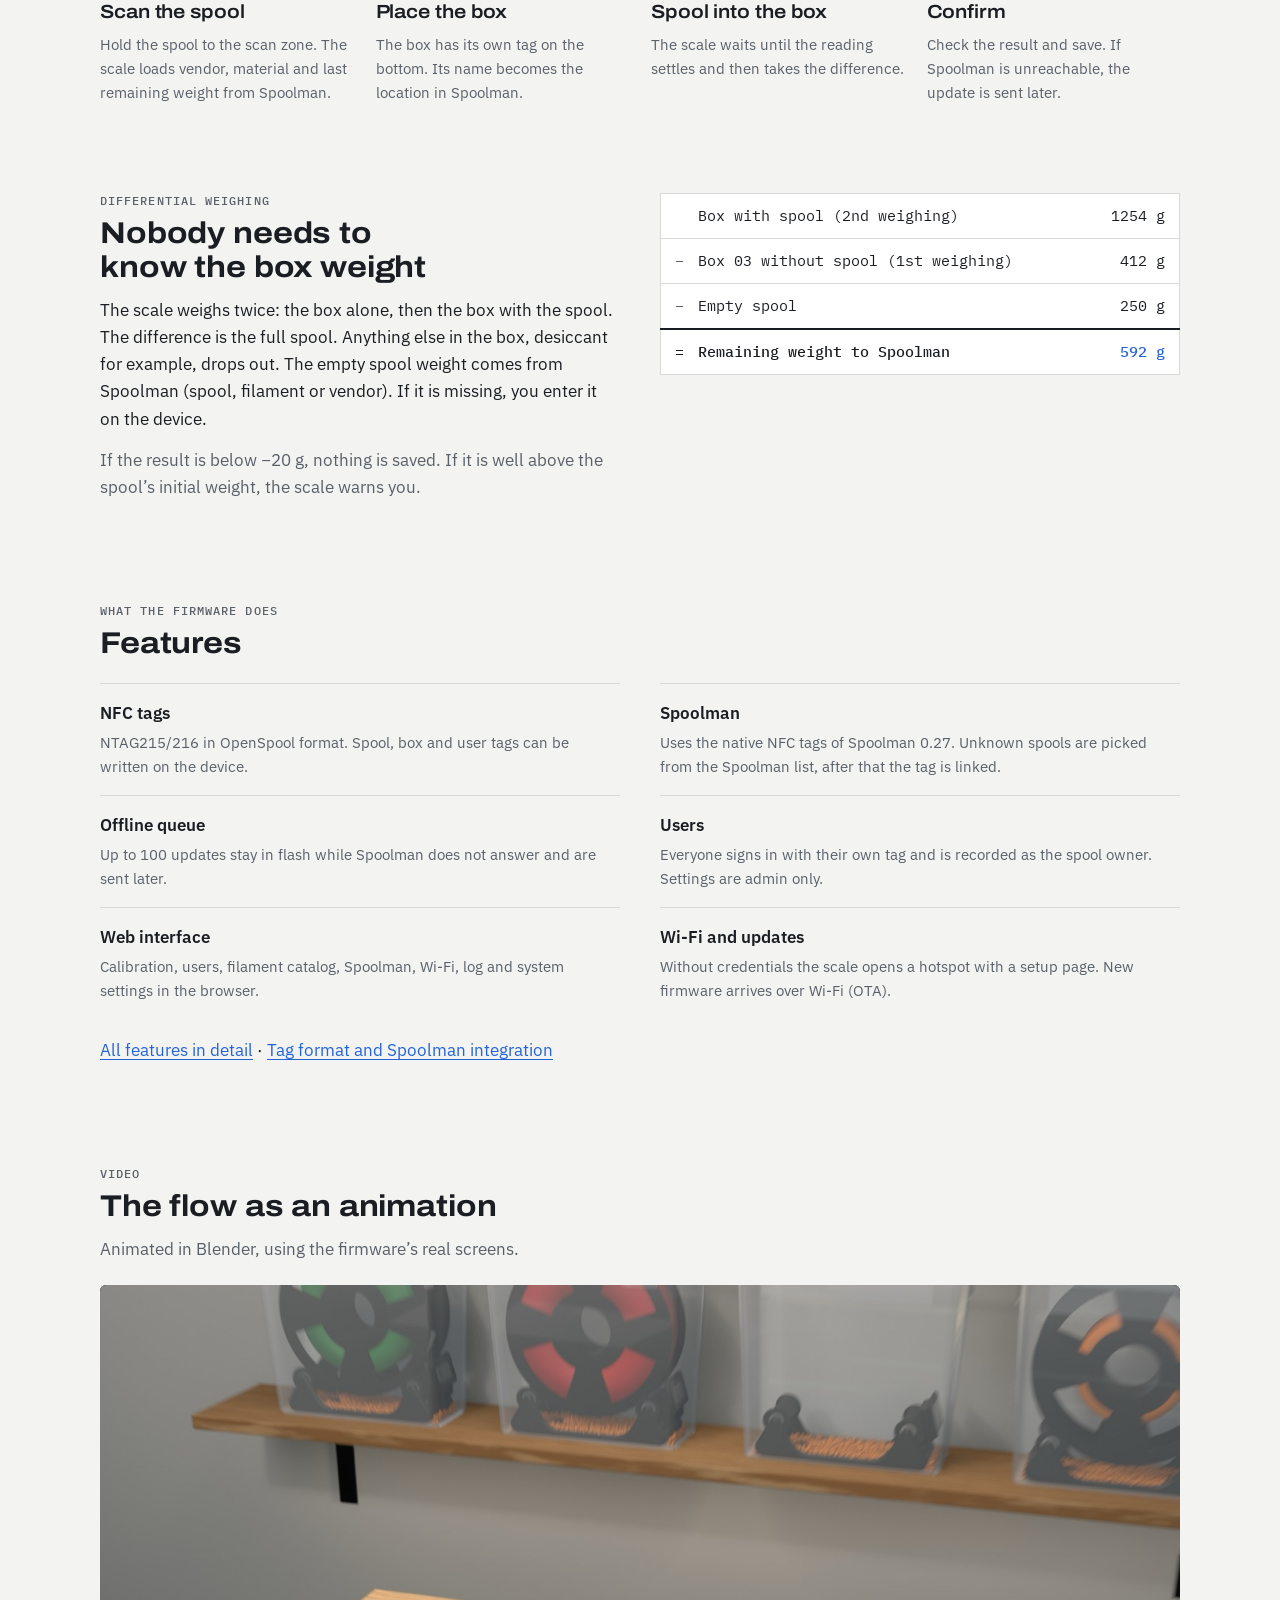
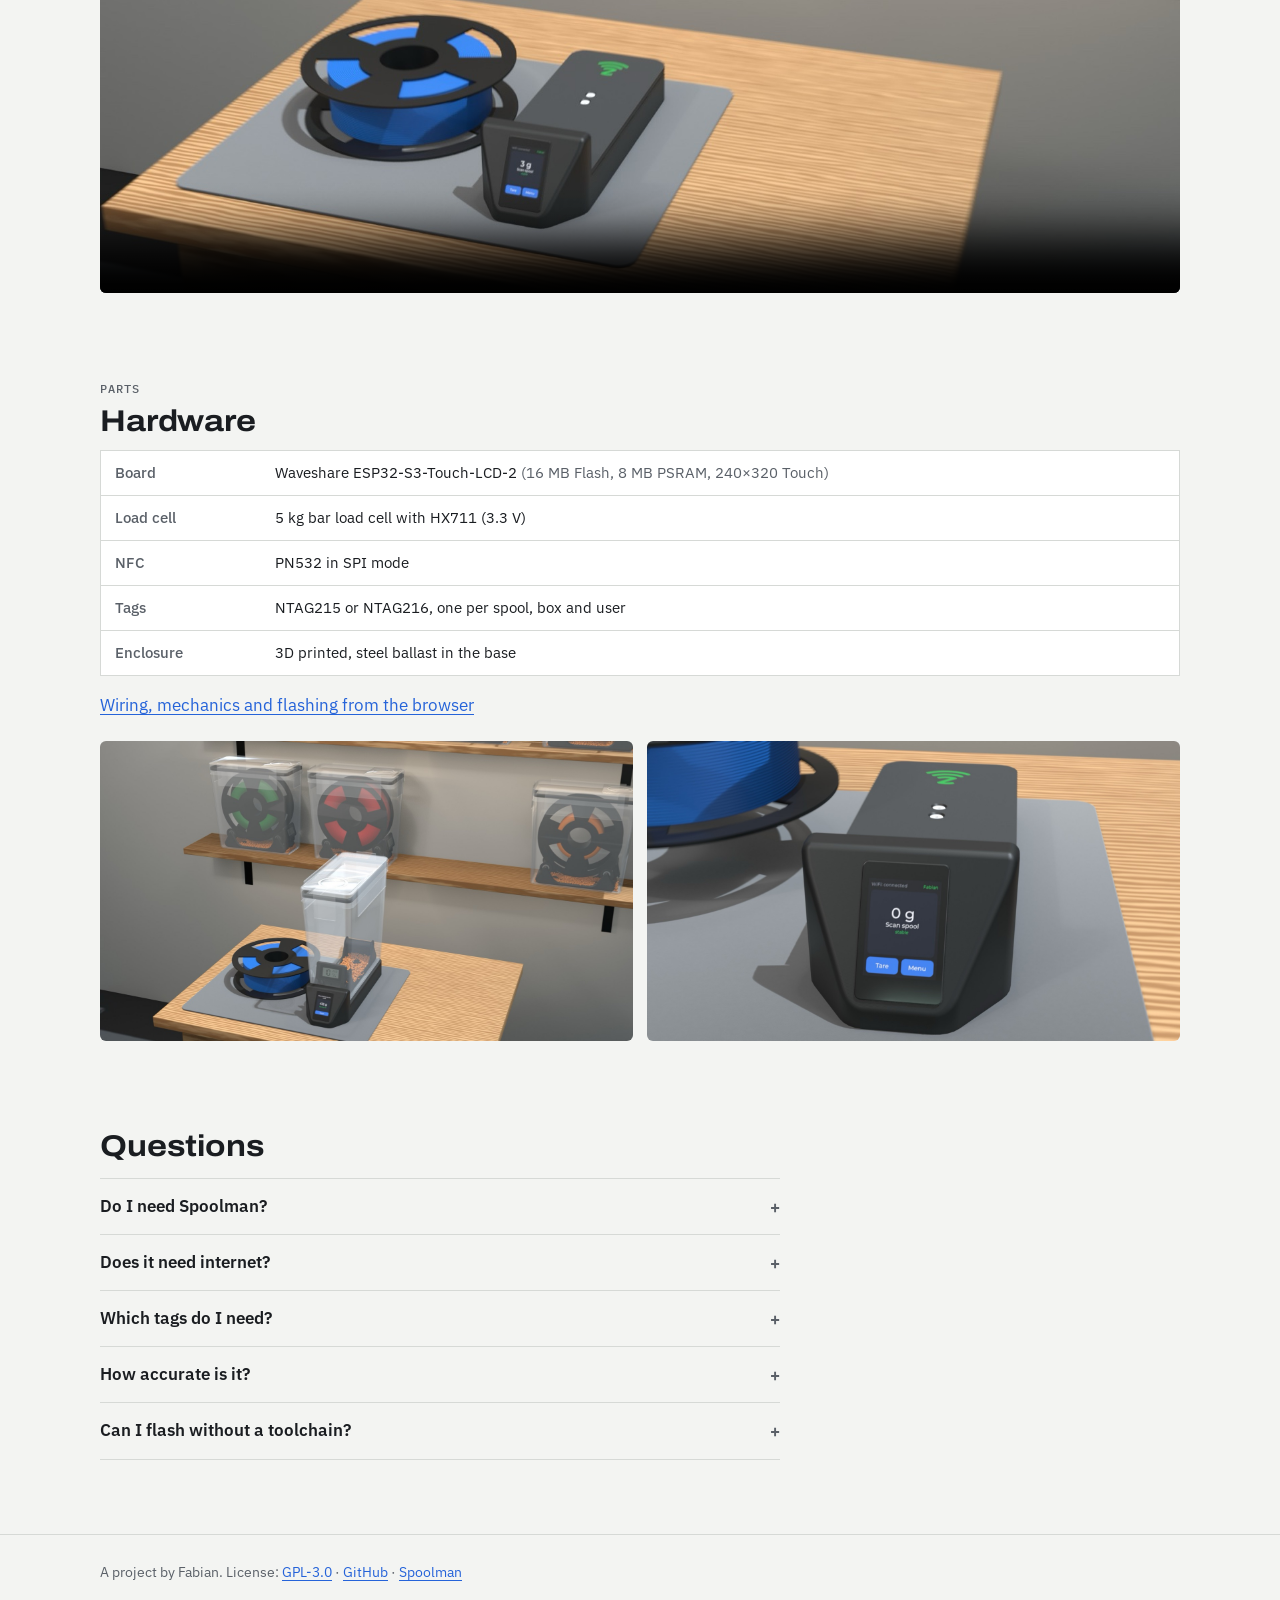
==== commit 322e787e: "Replace W1/W2 shorthand with plain wording, theme-aware wiring diagram - Website and README: W1/W2 b" ====
--- a/docs/index.html
+++ b/docs/index.html
@@ -91,8 +91,8 @@
   </div>
   <div class="table-scroll">
     <table>
-      <tr><td class="op"></td><td><span data-l="de">W2 · Box mit Spule</span><span data-l="en">W2 · box with spool</span></td><td>1254 g</td></tr>
-      <tr><td class="op">−</td><td><span data-l="de">W1 · Box 03 allein</span><span data-l="en">W1 · box 03 alone</span></td><td>412 g</td></tr>
+      <tr><td class="op"></td><td><span data-l="de">Box mit Spule (2. Wiegung)</span><span data-l="en">Box with spool (2nd weighing)</span></td><td>1254 g</td></tr>
+      <tr><td class="op">−</td><td><span data-l="de">Box 03 ohne Spule (1. Wiegung)</span><span data-l="en">Box 03 without spool (1st weighing)</span></td><td>412 g</td></tr>
       <tr><td class="op">−</td><td><span data-l="de">Leerspule</span><span data-l="en">Empty spool</span></td><td>250 g</td></tr>
       <tr class="sum"><td class="op">=</td><td><span data-l="de">Restgewicht an Spoolman</span><span data-l="en">Remaining weight to Spoolman</span></td><td>592 g</td></tr>
     </table>
--- a/docs/style.css
+++ b/docs/style.css
@@ -180,3 +180,6 @@
 /* Sprache */
 [data-l]{display:none}
 html[lang=de] [data-l=de],html[lang=en] [data-l=en]{display:revert}
+.wiring{margin:16px 0 20px}
+.wiring img{display:block;width:100%;height:auto;border:1px solid var(--line);border-radius:var(--r)}
+.wiring figcaption{font-size:13px;color:var(--muted);margin-top:6px}
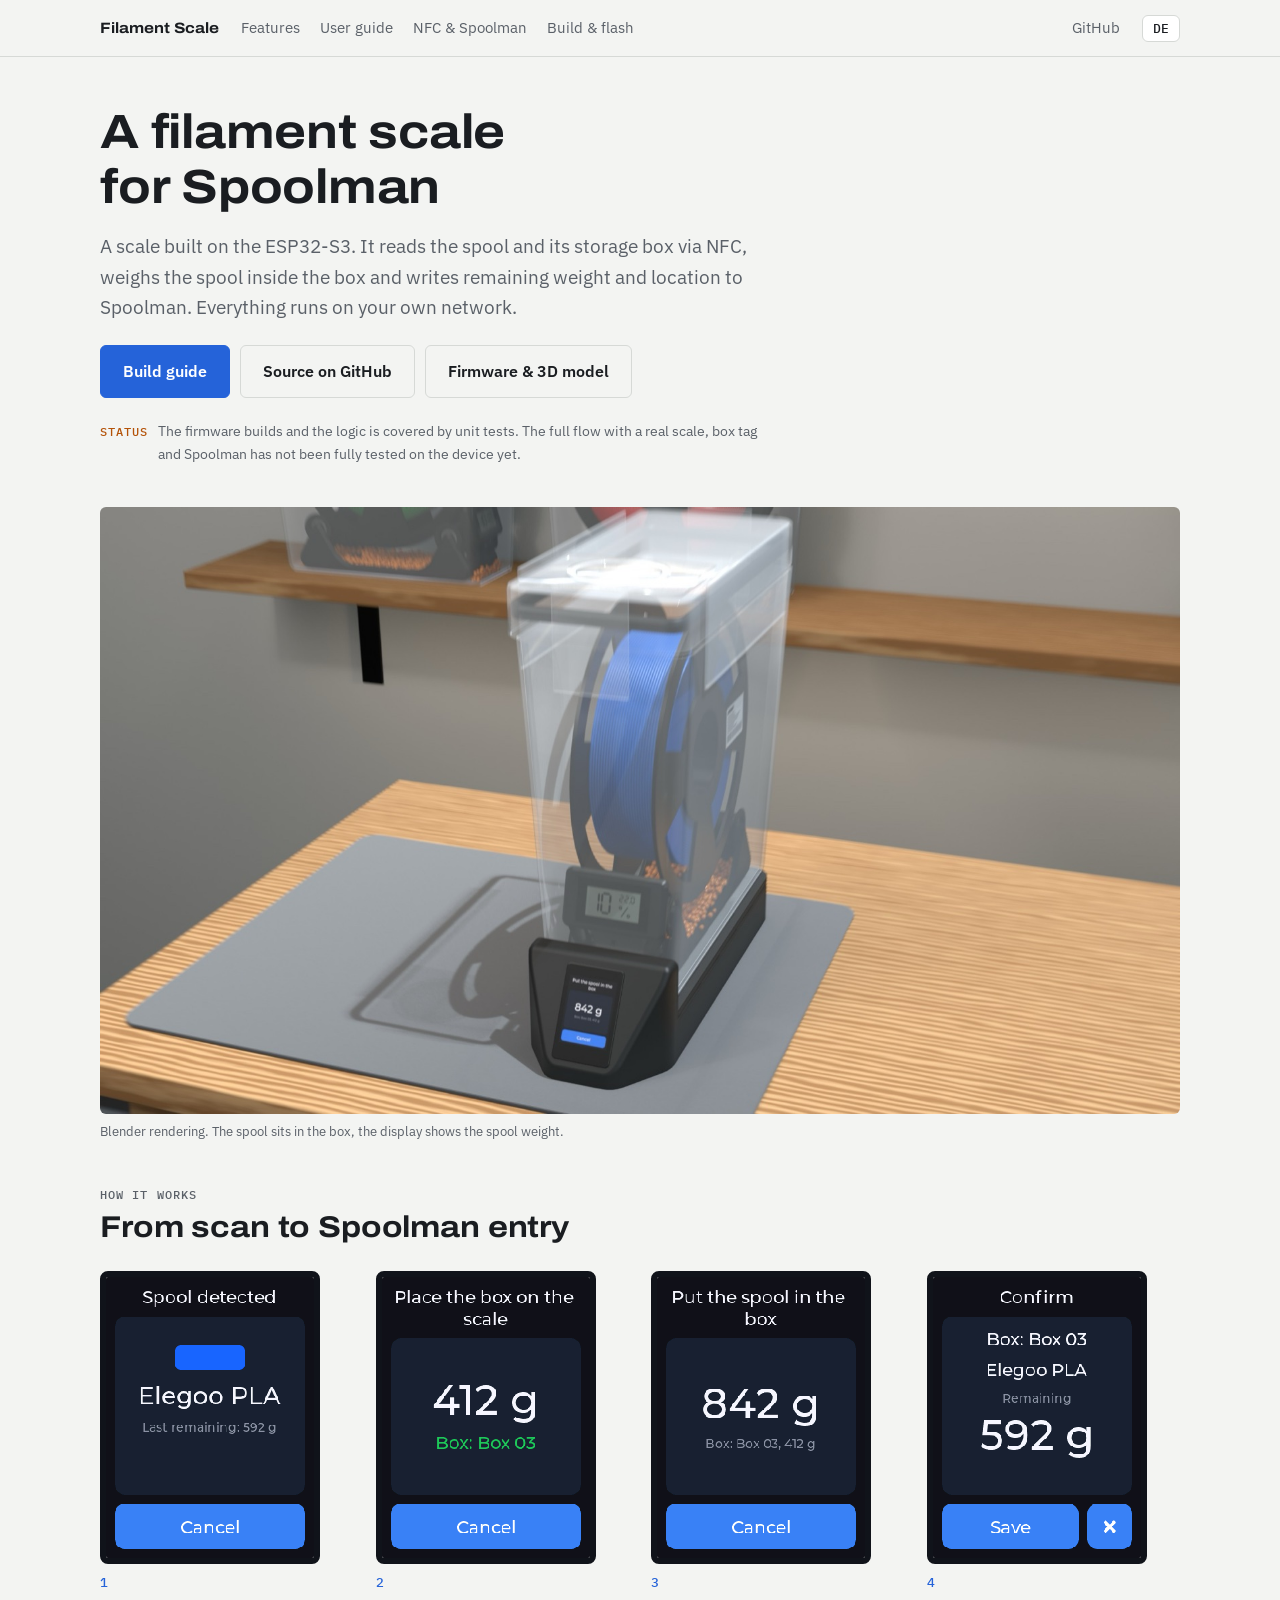
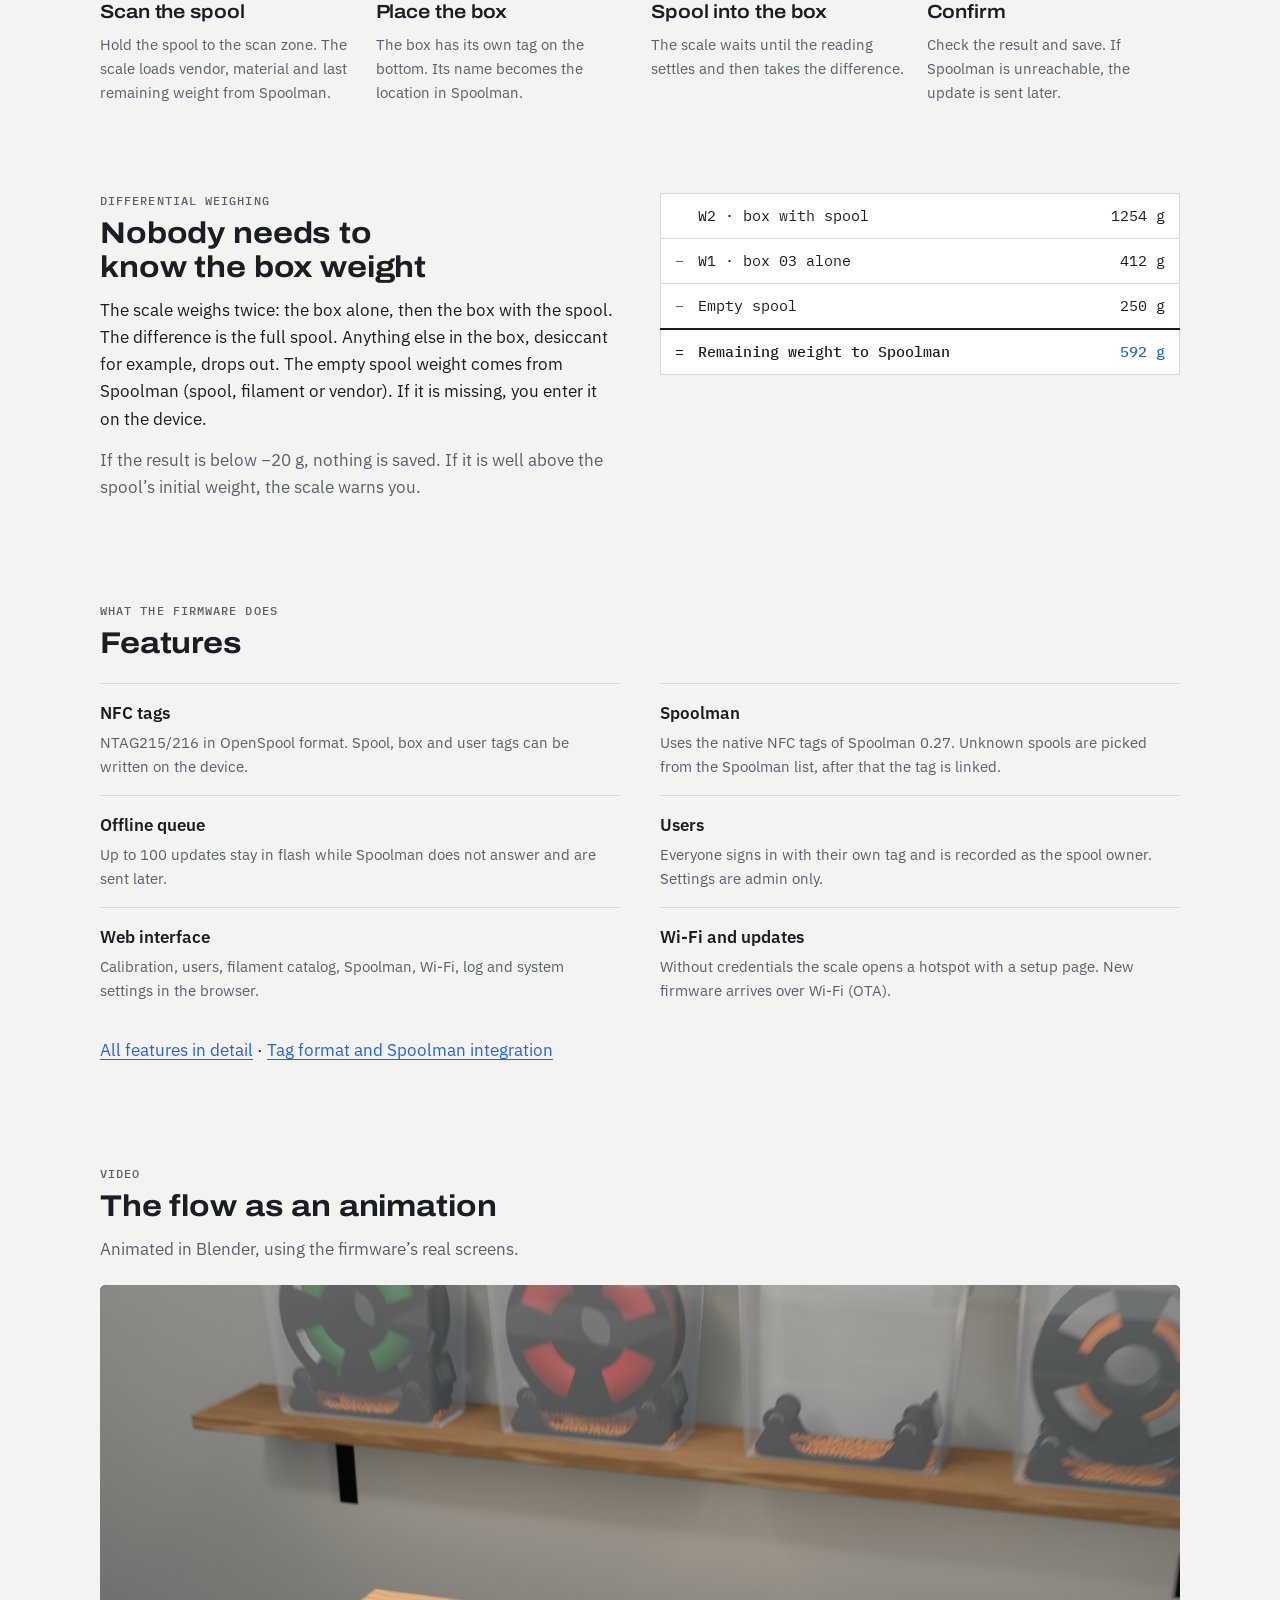
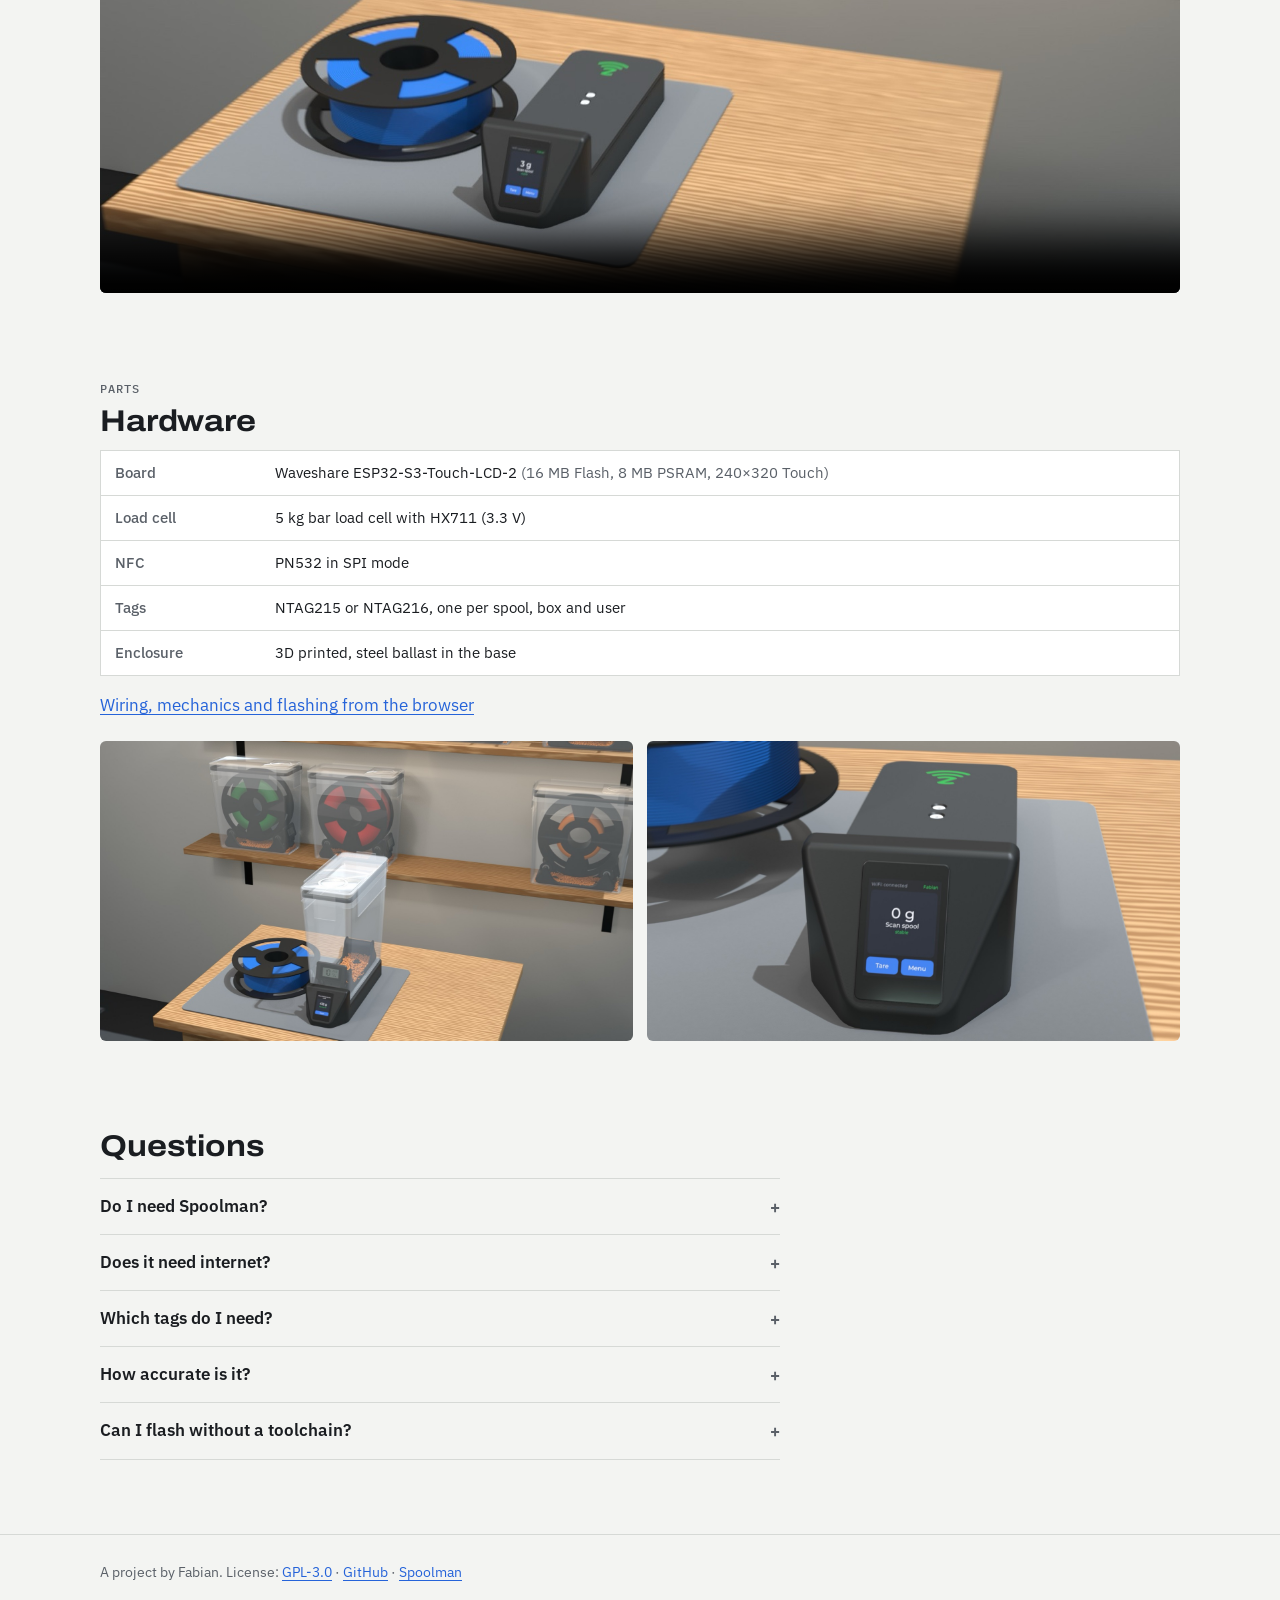
==== commit 59f661eb: "Add simple scale mode and weigh-only role - Device-wide operating mode (smart/simple), admin-only on" ====
--- a/docs/index.html
+++ b/docs/index.html
@@ -91,8 +91,8 @@
   </div>
   <div class="table-scroll">
     <table>
-      <tr><td class="op"></td><td><span data-l="de">Box mit Spule (2. Wiegung)</span><span data-l="en">Box with spool (2nd weighing)</span></td><td>1254 g</td></tr>
-      <tr><td class="op">−</td><td><span data-l="de">Box 03 ohne Spule (1. Wiegung)</span><span data-l="en">Box 03 without spool (1st weighing)</span></td><td>412 g</td></tr>
+      <tr><td class="op"></td><td><span data-l="de">W2 · Box mit Spule</span><span data-l="en">W2 · box with spool</span></td><td>1254 g</td></tr>
+      <tr><td class="op">−</td><td><span data-l="de">W1 · Box 03 allein</span><span data-l="en">W1 · box 03 alone</span></td><td>412 g</td></tr>
       <tr><td class="op">−</td><td><span data-l="de">Leerspule</span><span data-l="en">Empty spool</span></td><td>250 g</td></tr>
       <tr class="sum"><td class="op">=</td><td><span data-l="de">Restgewicht an Spoolman</span><span data-l="en">Remaining weight to Spoolman</span></td><td>592 g</td></tr>
     </table>
@@ -144,8 +144,8 @@
 <section id="faq">
   <h2><span data-l="de">Häufige Fragen</span><span data-l="en">Questions</span></h2>
   <div class="faq">
-    <details><summary><span data-l="de">Brauche ich Spoolman?</span><span data-l="en">Do I need Spoolman?</span></summary><p><span data-l="de">Ja. Die Waage liest die Spulendaten aus Spoolman und schreibt das Ergebnis dorthin zurück. Ohne Spoolman funktioniert sie nur als normale Waage. Spoolman ist kostenlos und läuft im eigenen Netz.</span><span data-l="en">Yes. The scale reads spool data from Spoolman and writes the result back. Without Spoolman it is just a plain scale. Spoolman is free and runs on your own network.</span></p></details>
-    <details><summary><span data-l="de">Braucht sie Internet?</span><span data-l="en">Does it need internet?</span></summary><p><span data-l="de">Nein, nur dein WLAN und Spoolman im selben Netz. Die Uhrzeit für die Warteschlange kommt per NTP, ohne Internet steht dort 0.</span><span data-l="en">No, only your Wi-Fi and Spoolman on the same network. Queue timestamps come from NTP; without internet they are 0.</span></p></details>
+    <details><summary><span data-l="de">Brauche ich Spoolman?</span><span data-l="en">Do I need Spoolman?</span></summary><p><span data-l="de">Für die smarte Waage ja: Sie liest die Spulendaten aus Spoolman und schreibt das Ergebnis dorthin zurück. Spoolman ist kostenlos und läuft im eigenen Netz. Wer nur wiegen will, stellt als Admin die Betriebsart <b>Einfache Waage</b> ein: dann gibt es am Gerät „Filament wiegen“ (Spule allein oder Box + Spule), ohne Anmeldung, ohne NFC-Tags und ohne Spoolman.</span><span data-l="en">For the smart scale, yes: it reads spool data from Spoolman and writes the result back. Spoolman is free and runs on your own network. If you only want to weigh, the admin can switch to the <b>Simple scale</b> mode: the device then offers “Weigh filament” (spool alone or box + spool), with no sign-in, no NFC tags and no Spoolman.</span></p></details>
+    <details><summary><span data-l="de">Braucht sie Internet?</span><span data-l="en">Does it need internet?</span></summary><p><span data-l="de">Nein, nur dein WLAN und Spoolman im selben Netz (die einfache Waage braucht kein Spoolman). Die Uhrzeit für die Warteschlange kommt per NTP, ohne Internet steht dort 0.</span><span data-l="en">No, only your Wi-Fi and Spoolman on the same network (the simple scale needs no Spoolman). Queue timestamps come from NTP; without internet they are 0.</span></p></details>
     <details><summary><span data-l="de">Welche Tags brauche ich?</span><span data-l="en">Which tags do I need?</span></summary><p><span data-l="de">NTAG215 oder NTAG216. Die Kapazität liest die Firmware aus dem Tag, beide Typen gehen.</span><span data-l="en">NTAG215 or NTAG216. The firmware reads the capacity from the tag, so both work.</span></p></details>
     <details><summary><span data-l="de">Wie genau ist sie?</span><span data-l="en">How accurate is it?</span></summary><p><span data-l="de">Ein Wert gilt als stabil, wenn er sich über etwa eine Sekunde (10 Messungen) um höchstens 1 g bewegt. Die tatsächliche Genauigkeit hängt von Wägezelle, Aufbau und Kalibrierung ab und ist noch nicht gemessen.</span><span data-l="en">A reading counts as stable when it moves by at most 1 g over about one second (10 samples). Real accuracy depends on the load cell, the build and calibration, and has not been measured yet.</span></p></details>
     <details><summary><span data-l="de">Kann ich die Firmware ohne Entwicklungsumgebung aufspielen?</span><span data-l="en">Can I flash without a toolchain?</span></summary><p><span data-l="de">Ja, über den <a href="bauen.html#webflash">Web-Flasher</a> in Chrome oder Edge am Computer.</span><span data-l="en">Yes, with the <a href="bauen.html#webflash">web flasher</a> in Chrome or Edge on a computer.</span></p></details>
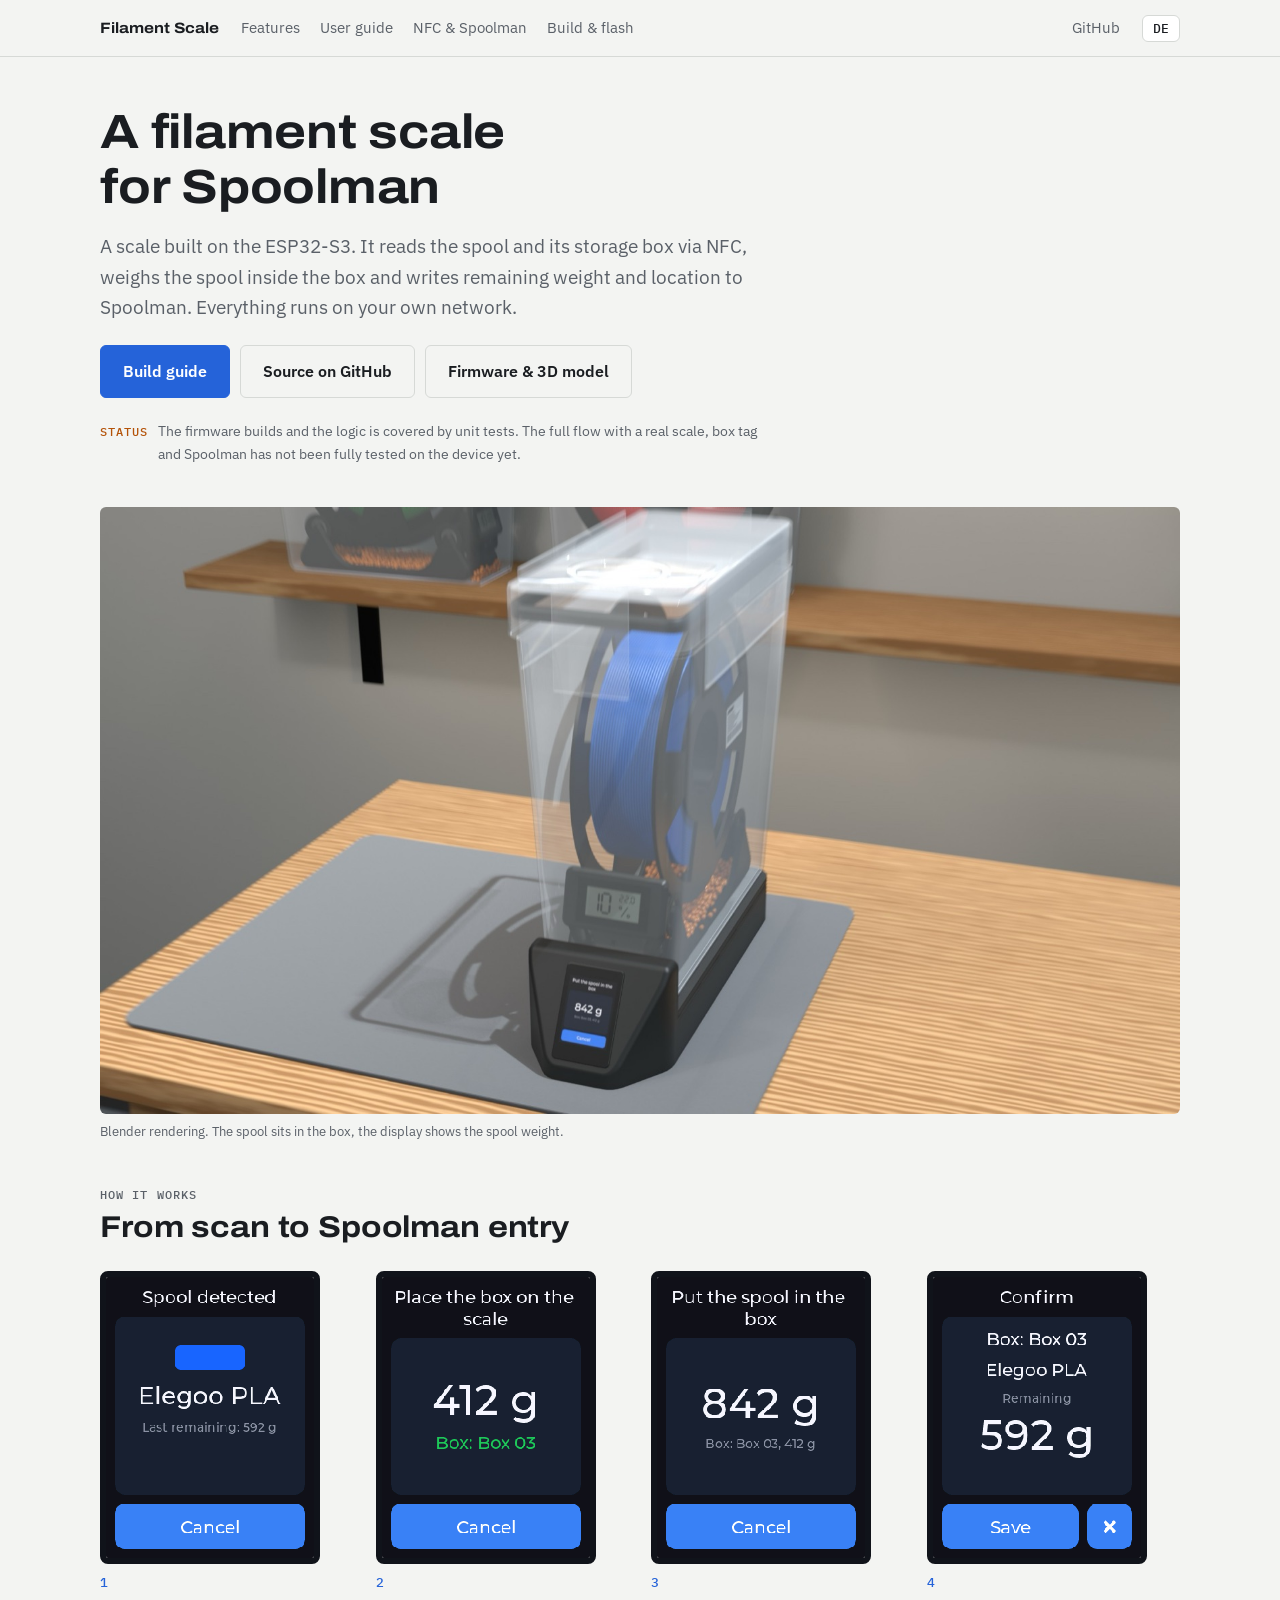
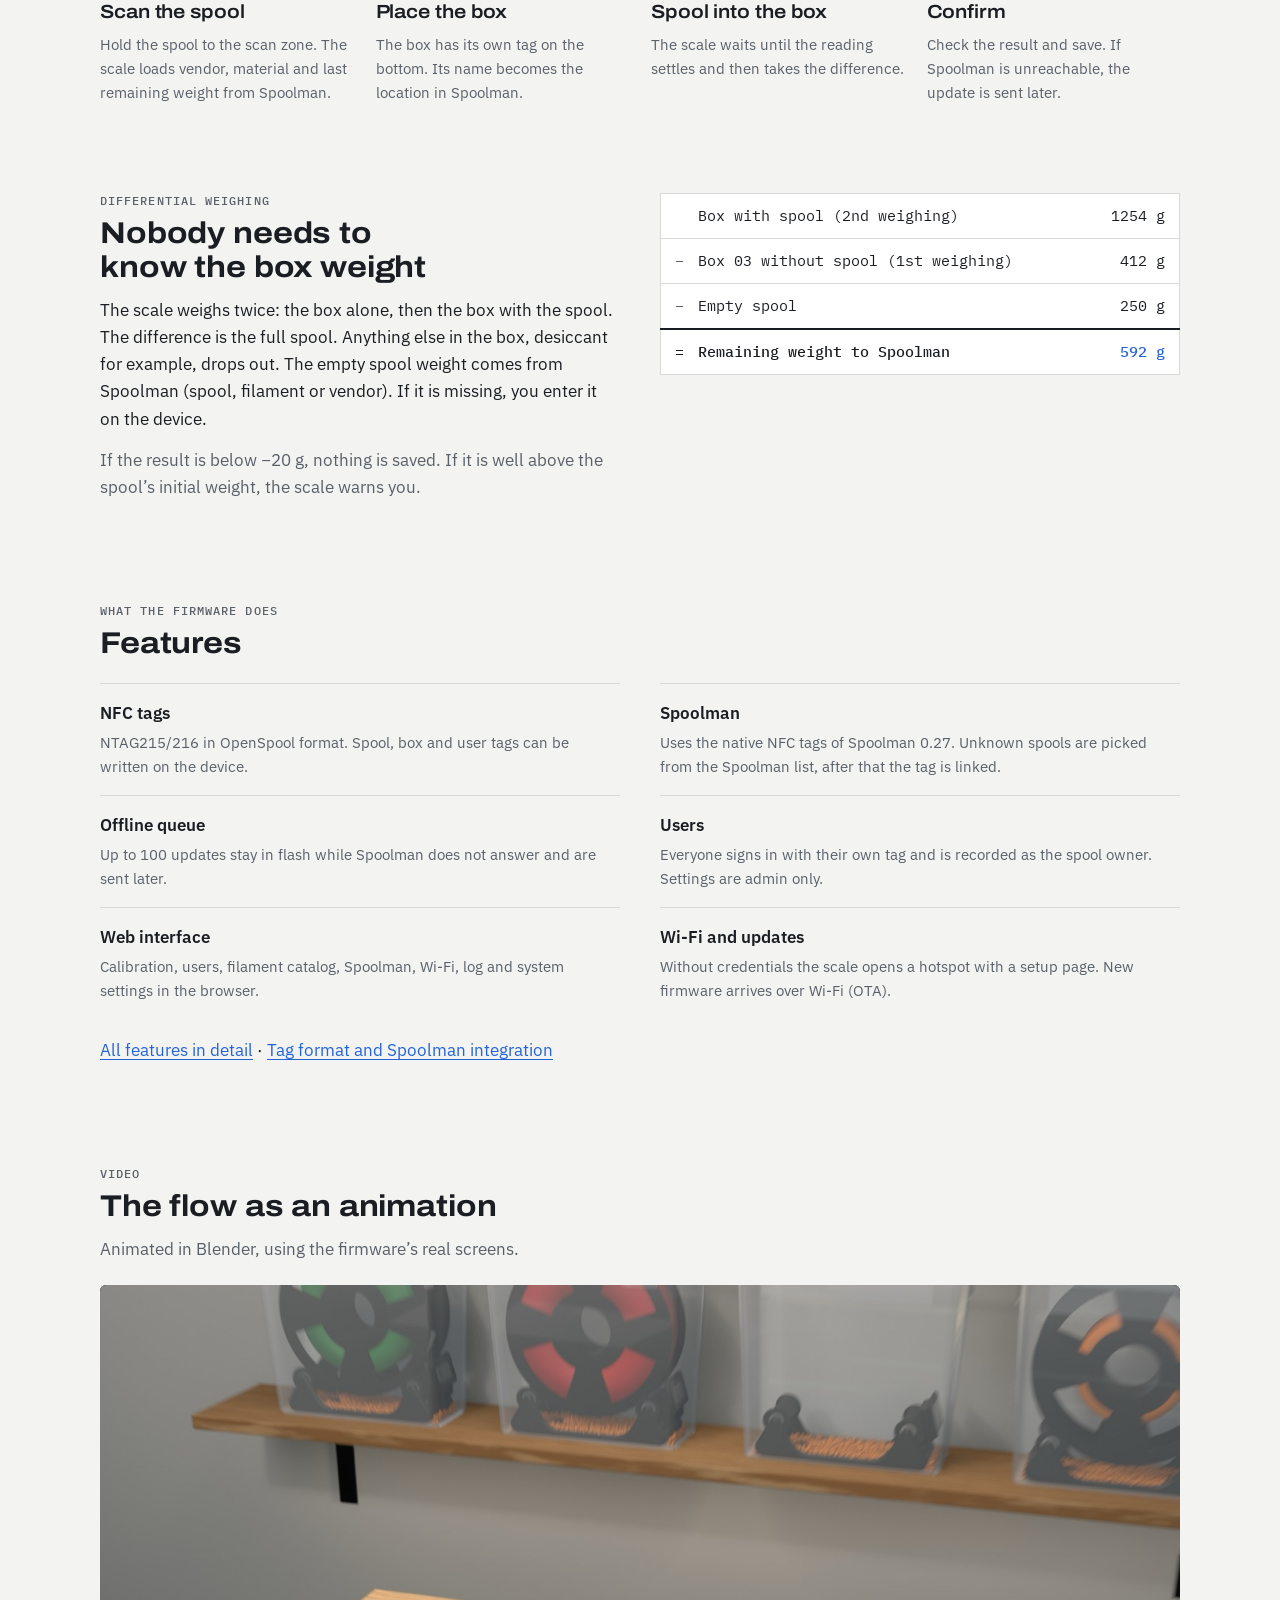
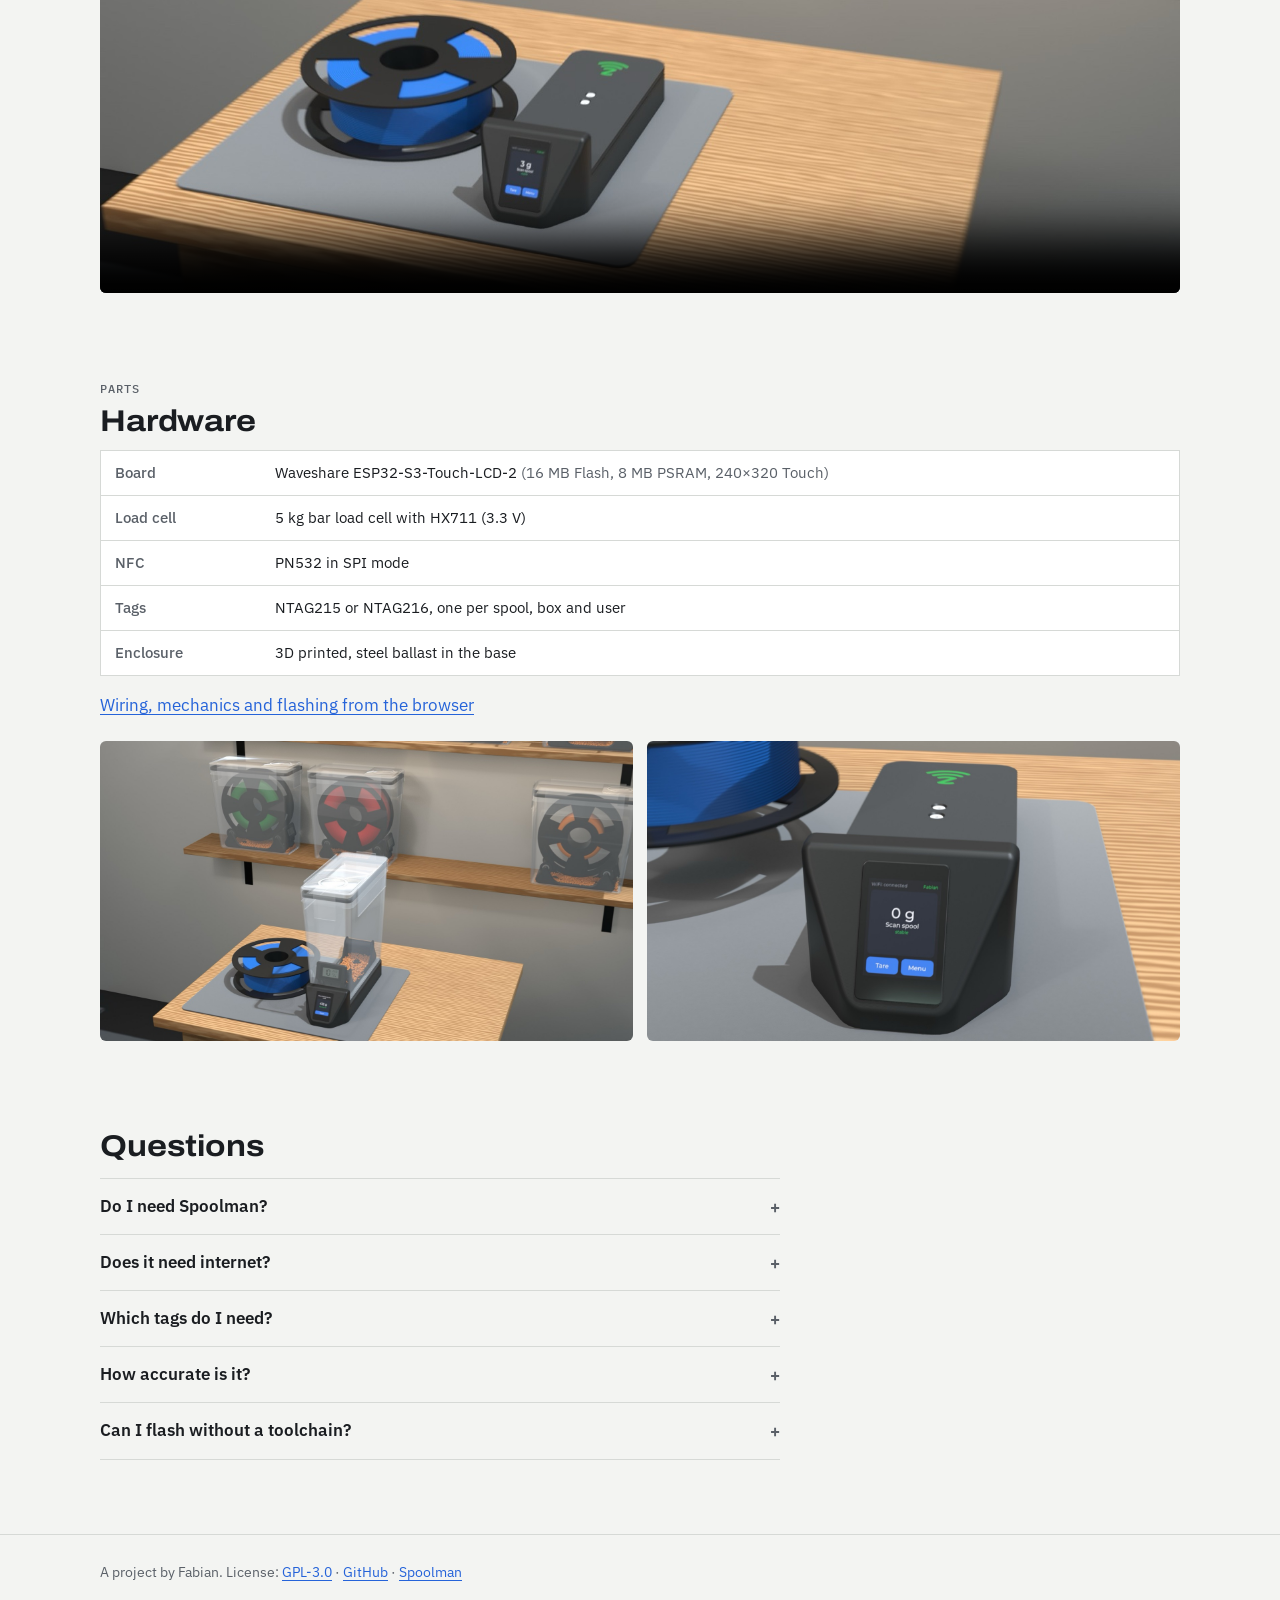
==== commit 68304709: "Merge pull request #12 from Drache055/claude/project-thread-n9riyf Website: plain wording instead of" ====
--- a/docs/index.html
+++ b/docs/index.html
@@ -91,8 +91,8 @@
   </div>
   <div class="table-scroll">
     <table>
-      <tr><td class="op"></td><td><span data-l="de">W2 · Box mit Spule</span><span data-l="en">W2 · box with spool</span></td><td>1254 g</td></tr>
-      <tr><td class="op">−</td><td><span data-l="de">W1 · Box 03 allein</span><span data-l="en">W1 · box 03 alone</span></td><td>412 g</td></tr>
+      <tr><td class="op"></td><td><span data-l="de">Box mit Spule (2. Wiegung)</span><span data-l="en">Box with spool (2nd weighing)</span></td><td>1254 g</td></tr>
+      <tr><td class="op">−</td><td><span data-l="de">Box 03 ohne Spule (1. Wiegung)</span><span data-l="en">Box 03 without spool (1st weighing)</span></td><td>412 g</td></tr>
       <tr><td class="op">−</td><td><span data-l="de">Leerspule</span><span data-l="en">Empty spool</span></td><td>250 g</td></tr>
       <tr class="sum"><td class="op">=</td><td><span data-l="de">Restgewicht an Spoolman</span><span data-l="en">Remaining weight to Spoolman</span></td><td>592 g</td></tr>
     </table>
@@ -144,8 +144,8 @@
 <section id="faq">
   <h2><span data-l="de">Häufige Fragen</span><span data-l="en">Questions</span></h2>
   <div class="faq">
-    <details><summary><span data-l="de">Brauche ich Spoolman?</span><span data-l="en">Do I need Spoolman?</span></summary><p><span data-l="de">Für die smarte Waage ja: Sie liest die Spulendaten aus Spoolman und schreibt das Ergebnis dorthin zurück. Spoolman ist kostenlos und läuft im eigenen Netz. Wer nur wiegen will, stellt als Admin die Betriebsart <b>Einfache Waage</b> ein: dann gibt es am Gerät „Filament wiegen“ (Spule allein oder Box + Spule), ohne Anmeldung, ohne NFC-Tags und ohne Spoolman.</span><span data-l="en">For the smart scale, yes: it reads spool data from Spoolman and writes the result back. Spoolman is free and runs on your own network. If you only want to weigh, the admin can switch to the <b>Simple scale</b> mode: the device then offers “Weigh filament” (spool alone or box + spool), with no sign-in, no NFC tags and no Spoolman.</span></p></details>
-    <details><summary><span data-l="de">Braucht sie Internet?</span><span data-l="en">Does it need internet?</span></summary><p><span data-l="de">Nein, nur dein WLAN und Spoolman im selben Netz (die einfache Waage braucht kein Spoolman). Die Uhrzeit für die Warteschlange kommt per NTP, ohne Internet steht dort 0.</span><span data-l="en">No, only your Wi-Fi and Spoolman on the same network (the simple scale needs no Spoolman). Queue timestamps come from NTP; without internet they are 0.</span></p></details>
+    <details><summary><span data-l="de">Brauche ich Spoolman?</span><span data-l="en">Do I need Spoolman?</span></summary><p><span data-l="de">Ja. Die Waage liest die Spulendaten aus Spoolman und schreibt das Ergebnis dorthin zurück. Ohne Spoolman funktioniert sie nur als normale Waage. Spoolman ist kostenlos und läuft im eigenen Netz.</span><span data-l="en">Yes. The scale reads spool data from Spoolman and writes the result back. Without Spoolman it is just a plain scale. Spoolman is free and runs on your own network.</span></p></details>
+    <details><summary><span data-l="de">Braucht sie Internet?</span><span data-l="en">Does it need internet?</span></summary><p><span data-l="de">Nein, nur dein WLAN und Spoolman im selben Netz. Die Uhrzeit für die Warteschlange kommt per NTP, ohne Internet steht dort 0.</span><span data-l="en">No, only your Wi-Fi and Spoolman on the same network. Queue timestamps come from NTP; without internet they are 0.</span></p></details>
     <details><summary><span data-l="de">Welche Tags brauche ich?</span><span data-l="en">Which tags do I need?</span></summary><p><span data-l="de">NTAG215 oder NTAG216. Die Kapazität liest die Firmware aus dem Tag, beide Typen gehen.</span><span data-l="en">NTAG215 or NTAG216. The firmware reads the capacity from the tag, so both work.</span></p></details>
     <details><summary><span data-l="de">Wie genau ist sie?</span><span data-l="en">How accurate is it?</span></summary><p><span data-l="de">Ein Wert gilt als stabil, wenn er sich über etwa eine Sekunde (10 Messungen) um höchstens 1 g bewegt. Die tatsächliche Genauigkeit hängt von Wägezelle, Aufbau und Kalibrierung ab und ist noch nicht gemessen.</span><span data-l="en">A reading counts as stable when it moves by at most 1 g over about one second (10 samples). Real accuracy depends on the load cell, the build and calibration, and has not been measured yet.</span></p></details>
     <details><summary><span data-l="de">Kann ich die Firmware ohne Entwicklungsumgebung aufspielen?</span><span data-l="en">Can I flash without a toolchain?</span></summary><p><span data-l="de">Ja, über den <a href="bauen.html#webflash">Web-Flasher</a> in Chrome oder Edge am Computer.</span><span data-l="en">Yes, with the <a href="bauen.html#webflash">web flasher</a> in Chrome or Edge on a computer.</span></p></details>
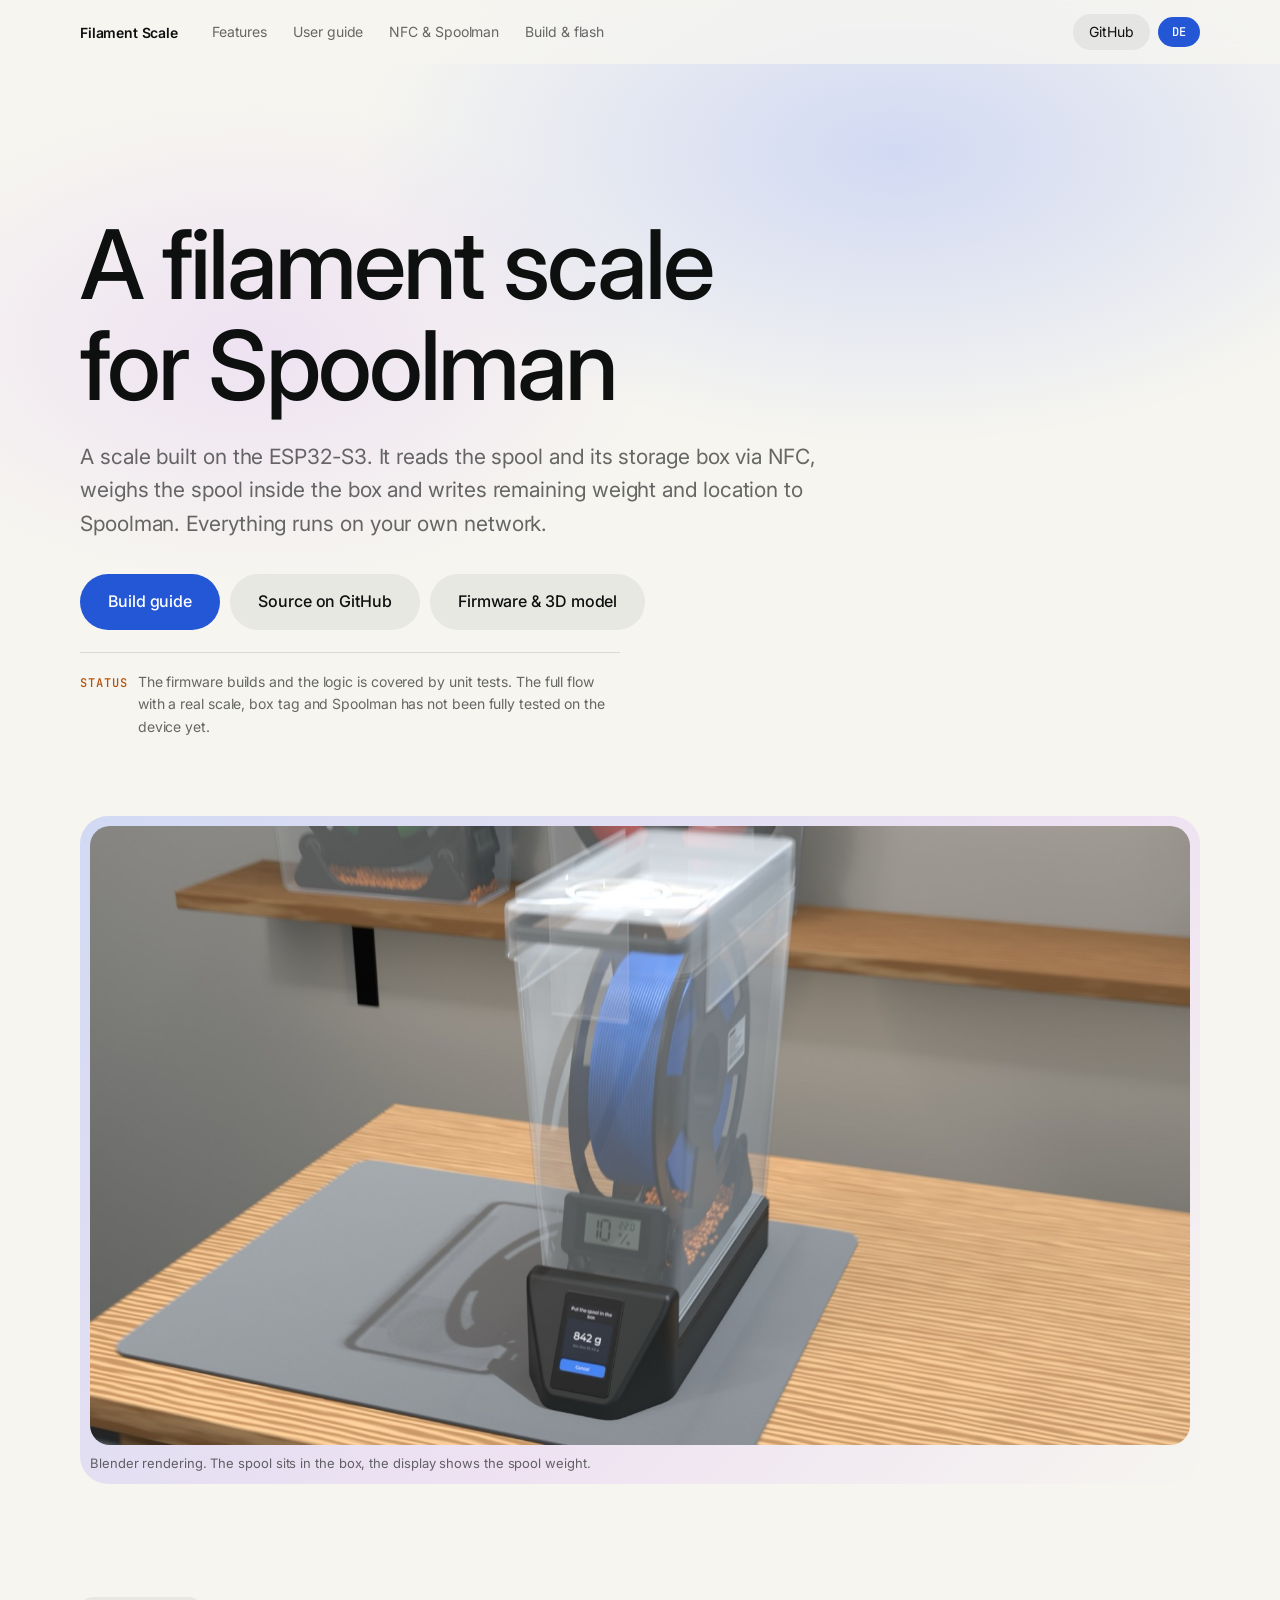
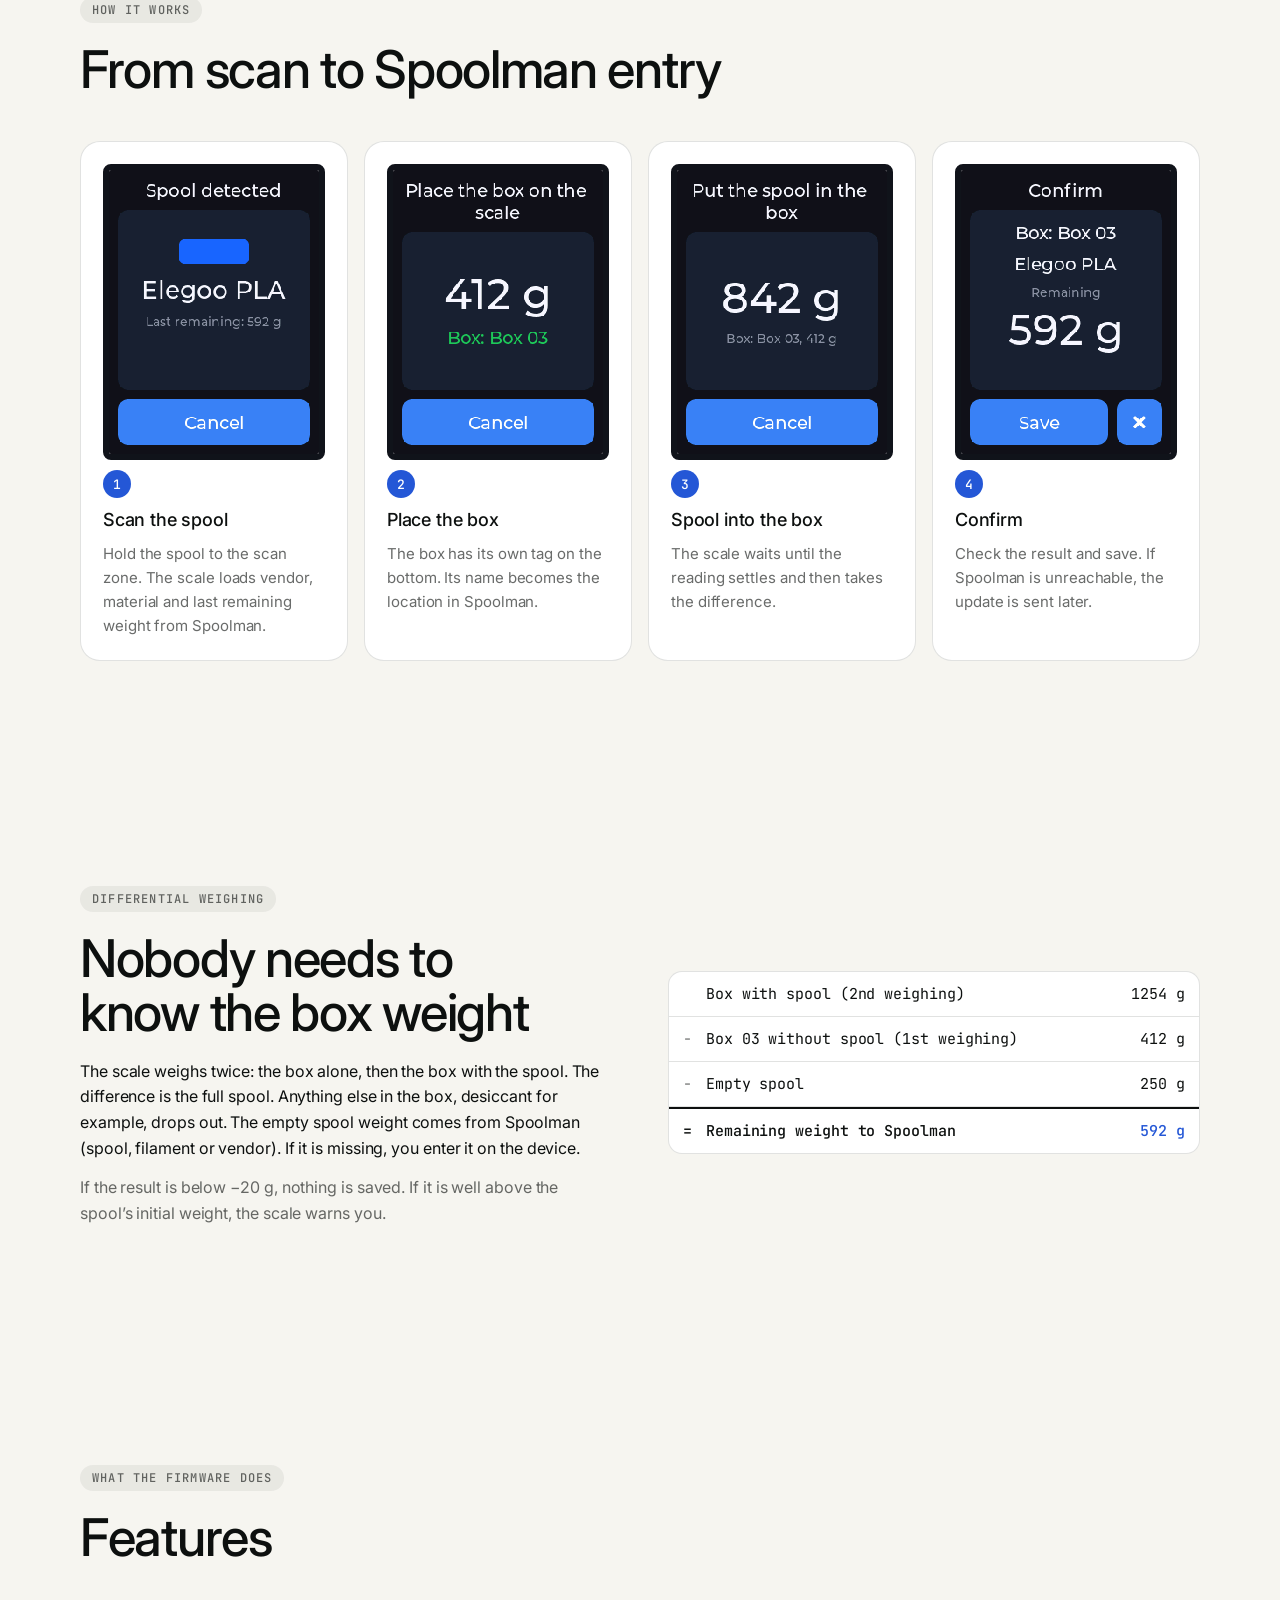
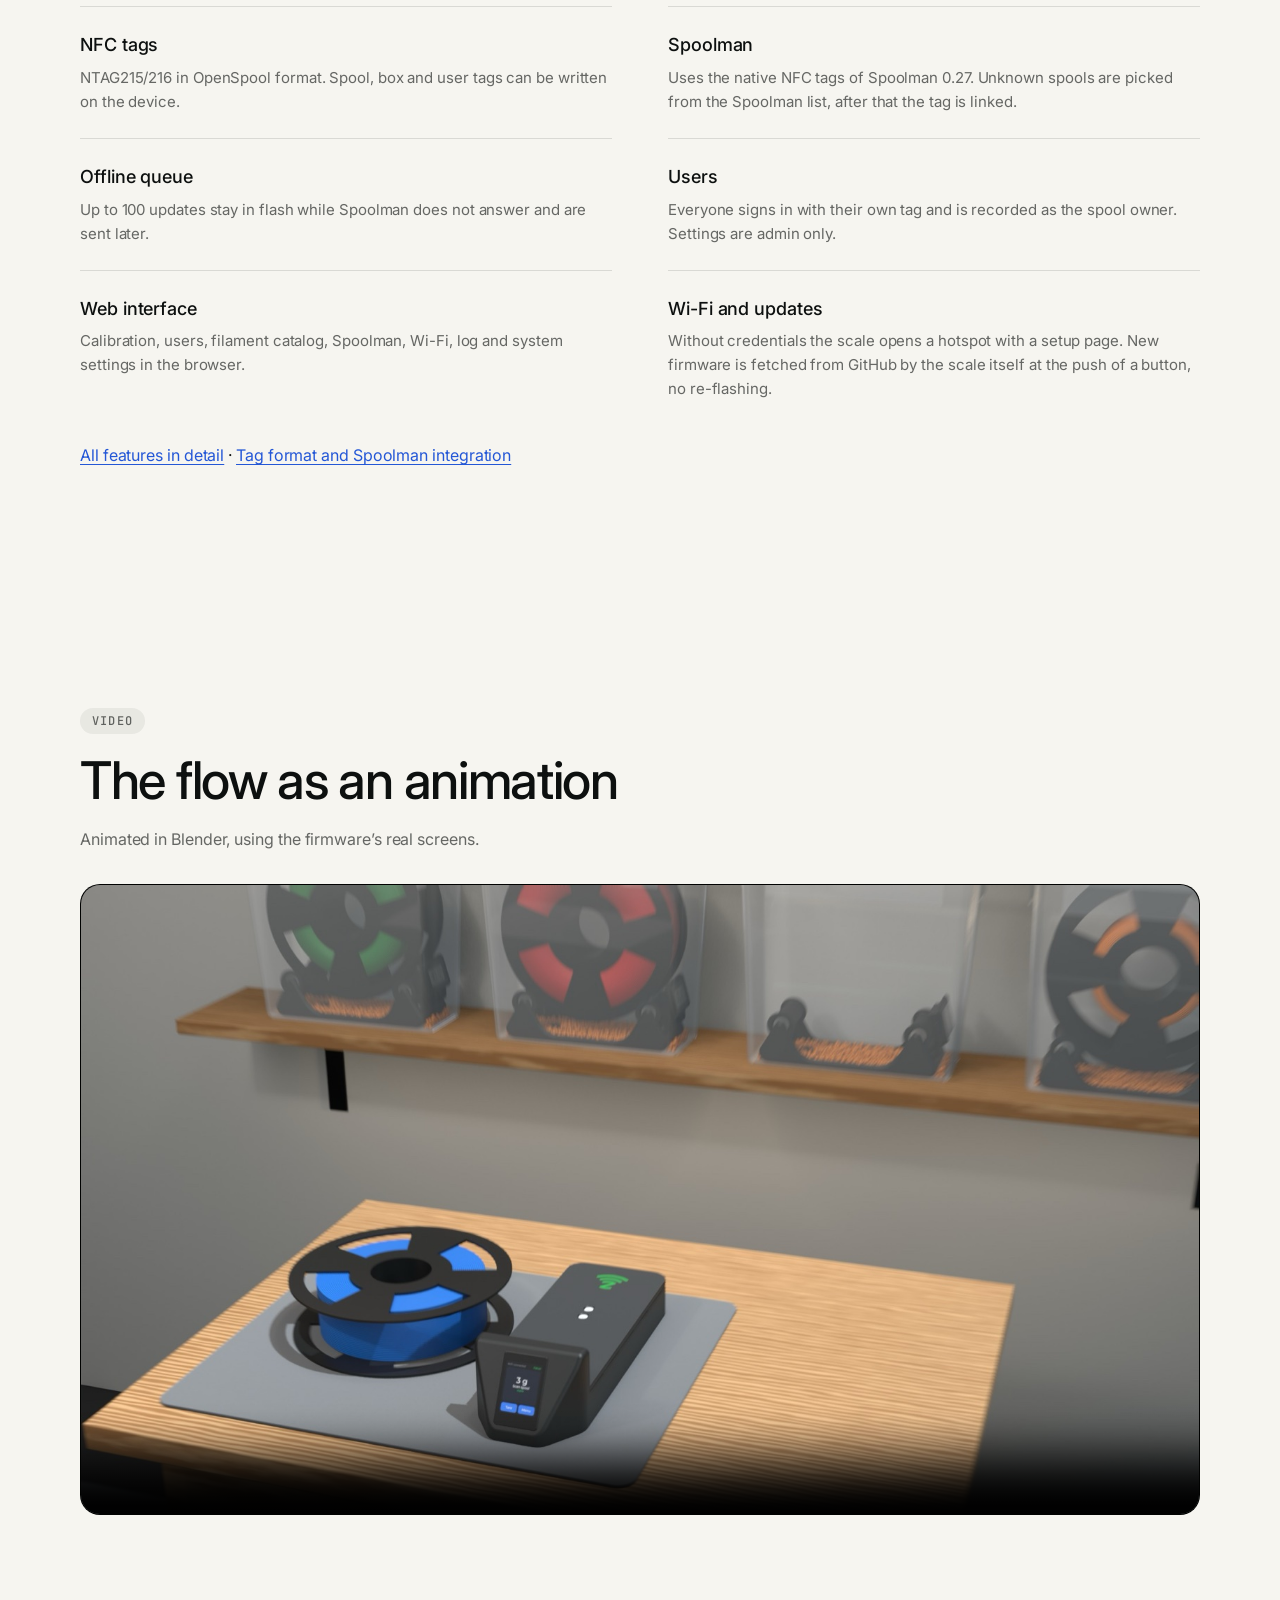
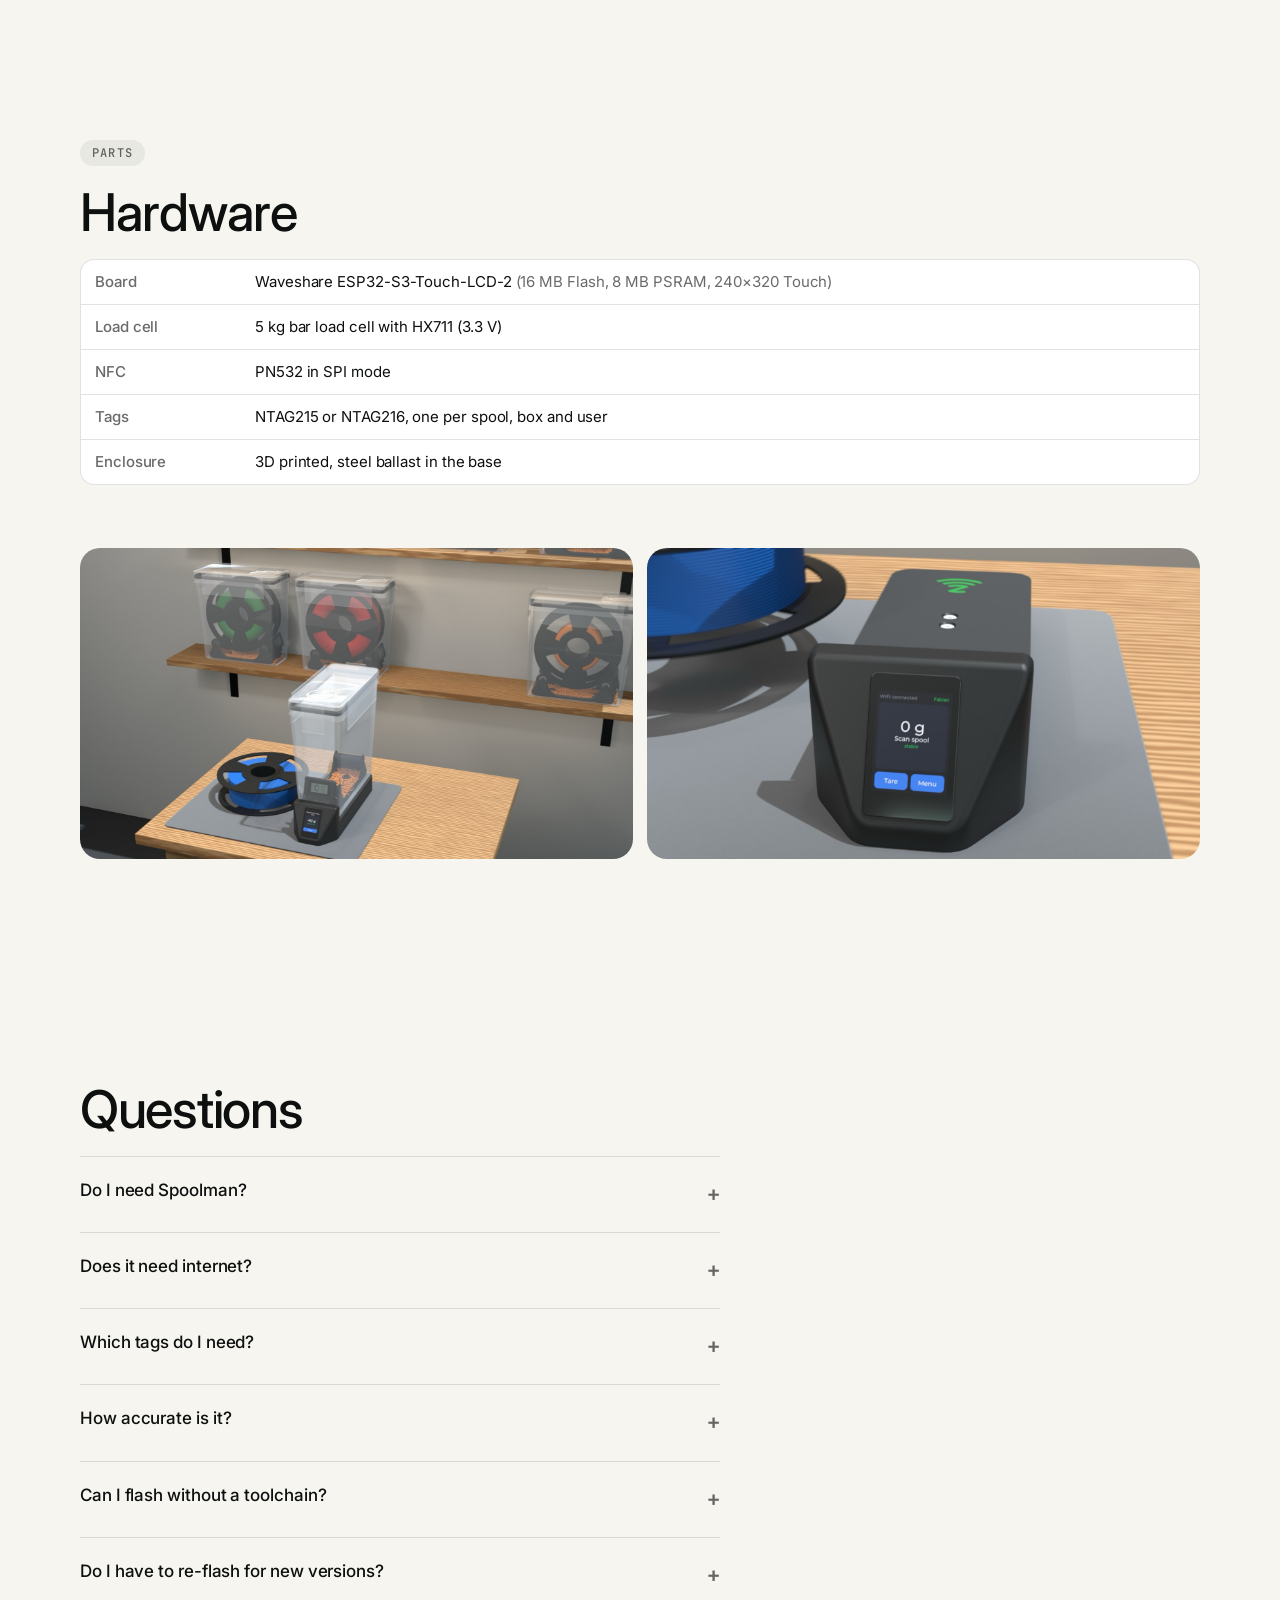
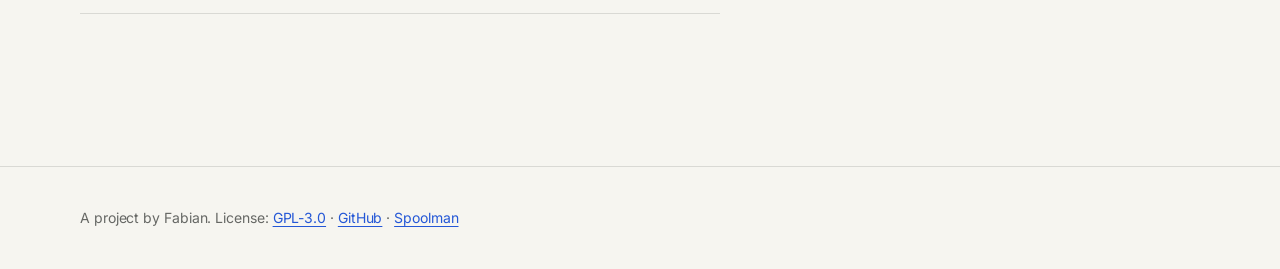
==== commit d3ac7aa7: "Describe the online firmware update on the project site and README The admin can now check GitHub fo" ====
--- a/docs/index.html
+++ b/docs/index.html
@@ -108,7 +108,7 @@
     <div><dt><span data-l="de">Offline-Warteschlange</span><span data-l="en">Offline queue</span></dt><dd><span data-l="de">Bis zu 100 Updates bleiben im Flash, wenn Spoolman nicht antwortet, und werden später gesendet.</span><span data-l="en">Up to 100 updates stay in flash while Spoolman does not answer and are sent later.</span></dd></div>
     <div><dt><span data-l="de">Benutzer</span><span data-l="en">Users</span></dt><dd><span data-l="de">Jeder meldet sich mit seinem Tag an und wird als Besitzer der Spule eingetragen. Einstellungen nur für den Admin.</span><span data-l="en">Everyone signs in with their own tag and is recorded as the spool owner. Settings are admin only.</span></dd></div>
     <div><dt><span data-l="de">Weboberfläche</span><span data-l="en">Web interface</span></dt><dd><span data-l="de">Kalibrierung, Benutzer, Filament-Katalog, Spoolman, WLAN, Log und Systemeinstellungen im Browser.</span><span data-l="en">Calibration, users, filament catalog, Spoolman, Wi-Fi, log and system settings in the browser.</span></dd></div>
-    <div><dt><span data-l="de">WLAN und Updates</span><span data-l="en">Wi-Fi and updates</span></dt><dd><span data-l="de">Ohne Zugangsdaten startet ein Hotspot mit Einrichtungsseite. Neue Firmware kommt per WLAN (OTA).</span><span data-l="en">Without credentials the scale opens a hotspot with a setup page. New firmware arrives over Wi-Fi (OTA).</span></dd></div>
+    <div><dt><span data-l="de">WLAN und Updates</span><span data-l="en">Wi-Fi and updates</span></dt><dd><span data-l="de">Ohne Zugangsdaten startet ein Hotspot mit Einrichtungsseite. Neue Firmware holt sich die Waage auf Knopfdruck selbst von GitHub, ohne erneutes Flashen.</span><span data-l="en">Without credentials the scale opens a hotspot with a setup page. New firmware is fetched from GitHub by the scale itself at the push of a button, no re-flashing.</span></dd></div>
   </dl>
   <p style="margin-top:18px"><a href="funktionen.html"><span data-l="de">Alle Funktionen im Detail</span><span data-l="en">All features in detail</span></a> · <a href="nfc-spoolman.html"><span data-l="de">Tag-Format und Spoolman-Anbindung</span><span data-l="en">Tag format and Spoolman integration</span></a></p>
 </section>
@@ -144,11 +144,12 @@
 <section id="faq">
   <h2><span data-l="de">Häufige Fragen</span><span data-l="en">Questions</span></h2>
   <div class="faq">
-    <details><summary><span data-l="de">Brauche ich Spoolman?</span><span data-l="en">Do I need Spoolman?</span></summary><p><span data-l="de">Ja. Die Waage liest die Spulendaten aus Spoolman und schreibt das Ergebnis dorthin zurück. Ohne Spoolman funktioniert sie nur als normale Waage. Spoolman ist kostenlos und läuft im eigenen Netz.</span><span data-l="en">Yes. The scale reads spool data from Spoolman and writes the result back. Without Spoolman it is just a plain scale. Spoolman is free and runs on your own network.</span></p></details>
-    <details><summary><span data-l="de">Braucht sie Internet?</span><span data-l="en">Does it need internet?</span></summary><p><span data-l="de">Nein, nur dein WLAN und Spoolman im selben Netz. Die Uhrzeit für die Warteschlange kommt per NTP, ohne Internet steht dort 0.</span><span data-l="en">No, only your Wi-Fi and Spoolman on the same network. Queue timestamps come from NTP; without internet they are 0.</span></p></details>
+    <details><summary><span data-l="de">Brauche ich Spoolman?</span><span data-l="en">Do I need Spoolman?</span></summary><p><span data-l="de">Für die smarte Waage ja: Sie liest die Spulendaten aus Spoolman und schreibt das Ergebnis dorthin zurück. Spoolman ist kostenlos und läuft im eigenen Netz. Wer nur wiegen will, stellt als Admin die Betriebsart <b>Einfache Waage</b> ein: dann gibt es am Gerät „Filament wiegen“ (Spule allein oder Box + Spule), ohne Anmeldung, ohne NFC-Tags und ohne Spoolman.</span><span data-l="en">For the smart scale, yes: it reads spool data from Spoolman and writes the result back. Spoolman is free and runs on your own network. If you only want to weigh, the admin can switch to the <b>Simple scale</b> mode: the device then offers “Weigh filament” (spool alone or box + spool), with no sign-in, no NFC tags and no Spoolman.</span></p></details>
+    <details><summary><span data-l="de">Braucht sie Internet?</span><span data-l="en">Does it need internet?</span></summary><p><span data-l="de">Nein, nur dein WLAN und Spoolman im selben Netz (die einfache Waage braucht kein Spoolman). Die Uhrzeit für die Warteschlange kommt per NTP, ohne Internet steht dort 0. Nur die Suche nach Firmware-Updates fragt GitHub ab.</span><span data-l="en">No, only your Wi-Fi and Spoolman on the same network (the simple scale needs no Spoolman). Queue timestamps come from NTP; without internet they are 0. Only the firmware update check contacts GitHub.</span></p></details>
     <details><summary><span data-l="de">Welche Tags brauche ich?</span><span data-l="en">Which tags do I need?</span></summary><p><span data-l="de">NTAG215 oder NTAG216. Die Kapazität liest die Firmware aus dem Tag, beide Typen gehen.</span><span data-l="en">NTAG215 or NTAG216. The firmware reads the capacity from the tag, so both work.</span></p></details>
     <details><summary><span data-l="de">Wie genau ist sie?</span><span data-l="en">How accurate is it?</span></summary><p><span data-l="de">Ein Wert gilt als stabil, wenn er sich über etwa eine Sekunde (10 Messungen) um höchstens 1 g bewegt. Die tatsächliche Genauigkeit hängt von Wägezelle, Aufbau und Kalibrierung ab und ist noch nicht gemessen.</span><span data-l="en">A reading counts as stable when it moves by at most 1 g over about one second (10 samples). Real accuracy depends on the load cell, the build and calibration, and has not been measured yet.</span></p></details>
     <details><summary><span data-l="de">Kann ich die Firmware ohne Entwicklungsumgebung aufspielen?</span><span data-l="en">Can I flash without a toolchain?</span></summary><p><span data-l="de">Ja, über den <a href="bauen.html#webflash">Web-Flasher</a> in Chrome oder Edge am Computer.</span><span data-l="en">Yes, with the <a href="bauen.html#webflash">web flasher</a> in Chrome or Edge on a computer.</span></p></details>
+    <details><summary><span data-l="de">Muss ich für neue Versionen neu flashen?</span><span data-l="en">Do I have to re-flash for new versions?</span></summary><p><span data-l="de">Nein. Geflasht wird nur einmal. Danach sucht der Admin in der Weboberfläche unter <b>System → Firmware-Update</b> nach neuen Releases auf GitHub und installiert sie per Knopf. Die Waage aktualisiert sich nur, wenn du es willst, nie automatisch. Einstellungen, Benutzer und Kalibrierung bleiben erhalten. Wählbar sind die Kanäle Stable, Release-Kandidat und Test (siehe <a href="funktionen.html#wlan">Funktionen</a>).</span><span data-l="en">No. You flash only once. After that the admin checks for new releases on GitHub in the web UI under <b>System → Firmware update</b> and installs them with one button. The scale only updates when you want it to, never on its own. Settings, users and calibration are kept. Channels: stable, release candidate and test (see <a href="funktionen.html#wlan">features</a>).</span></p></details>
   </div>
 </section>
 
--- a/docs/style.css
+++ b/docs/style.css
@@ -1,30 +1,37 @@
 /* Filament Scale – Projektseite
-   Layout: linksbündige Doku-Seite, eine Textspalte (~68ch), Bilder und Tabellen dürfen breiter sein.
-   Farben: helles Werkstatt-Grau, Akzent = Blau des Geräte-Themes (data/theme.json). */
-@import url("https://fonts.googleapis.com/css2?family=Archivo:wdth,wght@112,600;112,700&family=IBM+Plex+Sans:ital,wght@0,400;0,500;0,600;1,400&family=IBM+Plex+Mono:wght@400;500&display=swap");
+   Designsprache angelehnt an moderne dunkle Produktseiten: fast schwarzer Grund, riesige eng gesetzte Headlines,
+   Pill-Buttons, großzügige Abstände, weiche Farbverläufe, Einblend-Animationen.
+   Akzent = Blau des Geräte-Themes (data/theme.json). */
+@import url("https://fonts.googleapis.com/css2?family=Inter:wght@400;500;600&family=JetBrains+Mono:wght@400;500&display=swap");
 
 :root{
-  --bg:#f3f4f2;
-  --surface:#ffffff;
-  --ink:#1a1d21;
-  --muted:#5a6068;
-  --line:#d6d9d6;
-  --accent:#2563d9;
-  --accent-ink:#ffffff;
-  --warn:#b45309;
-  --screen:#10131a;
-  --f-display:"Archivo","Helvetica Neue",Arial,sans-serif;
-  --f-body:"IBM Plex Sans",system-ui,-apple-system,"Segoe UI",sans-serif;
-  --f-mono:"IBM Plex Mono",ui-monospace,Menlo,Consolas,monospace;
-  --text:68ch;
-  --wide:1120px;
-  --r:6px;
+  --bg:#0d100f;
+  --surface:rgba(255,255,255,.04);
+  --surface-solid:#161a19;
+  --ink:#f6f6f6;
+  --muted:rgba(246,246,246,.62);
+  --line:rgba(255,255,255,.12);
+  --accent:#7aa7ff;
+  --accent-ink:#0b1220;
+  --pill:rgba(255,255,255,.08);
+  --warn:#f0a43c;
+  --screen:#05070b;
+  --glow1:rgba(80,120,255,.28);
+  --glow2:rgba(190,110,255,.18);
+  --f-display:"Inter","Helvetica Neue",Arial,sans-serif;
+  --f-body:"Inter",system-ui,-apple-system,"Segoe UI",sans-serif;
+  --f-mono:"JetBrains Mono",ui-monospace,Menlo,Consolas,monospace;
+  --text:64ch;
+  --wide:1160px;
+  --r:14px;
+  color-scheme:dark;
 }
-@media (prefers-color-scheme:dark){
+@media (prefers-color-scheme:light){
   :root{
-    --bg:#14171b;--surface:#1b1f24;--ink:#e7e9ec;--muted:#9aa1aa;--line:#2c3239;
-    --accent:#6c9ff5;--accent-ink:#0e1420;--warn:#f0a43c;
-    color-scheme:dark;
+    --bg:#f6f5f0;--surface:#ffffff;--surface-solid:#ffffff;--ink:#0d100f;--muted:rgba(13,16,15,.62);--line:rgba(13,16,15,.12);
+    --accent:#2457d6;--accent-ink:#ffffff;--pill:rgba(13,16,15,.06);--warn:#b45309;--screen:#10131a;
+    --glow1:rgba(80,120,255,.22);--glow2:rgba(190,110,255,.14);
+    color-scheme:light;
   }
 }
 
@@ -183,3 +190,86 @@
 .wiring{margin:16px 0 20px}
 .wiring img{display:block;width:100%;height:auto;border:1px solid var(--line);border-radius:var(--r)}
 .wiring figcaption{font-size:13px;color:var(--muted);margin-top:6px}
+
+/* ===== Designsprache: dunkle Produktseite ===== */
+body{font:16px/1.6 var(--f-body);letter-spacing:-.005em;-webkit-font-smoothing:antialiased}
+h1,h2,h3{font-family:var(--f-display);font-stretch:100%;font-weight:500;line-height:1.05}
+h1{font-size:clamp(40px,8vw,96px);letter-spacing:-.03em;margin:0 0 24px}
+h2{font-size:clamp(30px,4.6vw,52px);letter-spacing:-.025em;margin:0 0 18px}
+h3{font-size:18px;font-weight:500;letter-spacing:-.01em;line-height:1.3}
+.label{display:inline-block;font:500 12px var(--f-mono);letter-spacing:.1em;padding:5px 12px;border-radius:999px;background:var(--pill);color:var(--muted);margin:0 0 20px}
+a{text-underline-offset:.2em}
+section{padding-block:clamp(56px,9vw,112px)}
+
+/* Navigation: Pill-Leiste, durchscheinend */
+nav{position:sticky;top:0;z-index:20;border-bottom:0;background:color-mix(in srgb,var(--bg) 78%,transparent);backdrop-filter:saturate(1.4) blur(14px);-webkit-backdrop-filter:saturate(1.4) blur(14px)}
+nav .wrap{min-height:64px;gap:8px}
+nav b{font:600 16px var(--f-display);letter-spacing:-.01em;margin-right:14px}
+nav a{font-size:14px;padding:6px 12px;border-radius:999px;transition:background .2s,color .2s}
+nav b a{padding:0}
+nav a:hover{background:var(--pill)}
+nav a[aria-current]{background:var(--pill)}
+nav .links{gap:2px}
+nav a.gh{background:var(--pill);color:var(--ink);padding:7px 16px}
+nav a.gh:hover{background:var(--line)}
+.lang{border:0;background:var(--accent);color:var(--accent-ink);border-radius:999px;padding:7px 14px;font:500 12px var(--f-mono);transition:filter .2s}
+.lang:hover{filter:brightness(1.1)}
+
+/* Buttons: Pills */
+.btn{padding:12px 22px;border-radius:999px;font-weight:500;font-size:15px;border:0;transition:transform .2s,filter .2s,background .2s}
+.btn:hover{filter:brightness(1.1);transform:translateY(-1px)}
+.btn.ghost{background:var(--pill);color:var(--ink);border:0}
+.btn.ghost:hover{background:var(--line);filter:none}
+.btn.big{padding:15px 28px;font-size:16px}
+
+/* Karten, Tabellen, Code */
+.card,.flashbox,table,pre,.formula,.note,.flow span.s,.page code,.wiring img,.faq details{background:var(--surface)}
+.card,.flashbox{border-radius:20px}
+.flashbox{padding:28px}
+table{border-radius:var(--r);overflow:hidden;border-collapse:separate;border-spacing:0}
+tr:last-child td,tr:last-child th{border-bottom:0}
+.note{border-radius:var(--r)}
+.two img,.hero-img img,.wiring img,.demo-video{border-radius:20px}
+.page h2{border-top:0;padding-top:0;margin-top:72px}
+
+/* Startseite: Hero */
+.hero{position:relative;padding-block:clamp(72px,12vw,150px) clamp(36px,5vw,64px);text-align:left}
+body{position:relative}
+body::before{content:"";position:absolute;top:0;left:0;right:0;height:760px;z-index:-1;pointer-events:none;
+  background:radial-gradient(60% 55% at 70% 20%,var(--glow1),transparent 70%),radial-gradient(45% 45% at 20% 45%,var(--glow2),transparent 70%)}
+.hero-text{max-width:900px}
+.hero .lead{font-size:clamp(17px,2vw,21px);max-width:60ch;margin-bottom:34px}
+.status{border-top:1px solid var(--line);padding-top:18px;max-width:60ch}
+.hero-img{position:relative;padding:10px;border-radius:28px;background:linear-gradient(135deg,var(--glow1),var(--glow2) 60%,transparent);}
+.hero-img img{border-radius:20px}
+
+/* Ablauf: Karten in Reihe */
+.steps{gap:16px;margin-top:44px}
+.steps li{background:var(--surface);border:1px solid var(--line);border-radius:20px;padding:22px;transition:transform .3s,border-color .3s}
+.steps li:hover{transform:translateY(-4px);border-color:color-mix(in srgb,var(--accent) 50%,var(--line))}
+.steps .screen{max-width:none;order:-1}
+.steps .n{display:inline-grid;place-items:center;width:28px;height:28px;border-radius:50%;background:var(--accent);color:var(--accent-ink);font-weight:500}
+
+/* Rechnung, Funktionen, FAQ */
+.calc{gap:56px;align-items:center}
+.calc table{font-size:15px}
+.features{gap:0 56px;margin-top:40px}
+.features div{padding:24px 0}
+.features dt{font-size:18px;font-weight:500;margin-bottom:6px}
+.faq summary{padding:20px 0;font-weight:500;font-size:17px}
+.faq details{background:none;border-radius:0}
+.faq summary::after{font-size:22px}
+.demo-video{margin-top:32px;border:1px solid var(--line)}
+footer{border-top:1px solid var(--line);padding-block:40px;margin-top:40px}
+.page{padding-block:clamp(48px,8vw,96px) 24px}
+.page > h1{margin-bottom:20px}
+
+/* Einblenden beim Scrollen (nur mit JS; ohne bleibt alles sichtbar) */
+.js .rv{opacity:0;transform:translateY(28px);transition:opacity .8s cubic-bezier(.2,.7,.2,1),transform .8s cubic-bezier(.2,.7,.2,1);transition-delay:var(--d,0s)}
+.js .rv.in{opacity:1;transform:none}
+@media (prefers-reduced-motion:reduce){.js .rv{opacity:1;transform:none;transition:none}.steps li,.btn{transition:none}}
+.page .toc{padding-left:0;margin-top:26px}
+.page table + .note,.page .table-scroll + .note,.page .note{margin-top:18px}
+.page .note + .note{margin-top:12px}
+html,body{overflow-x:clip}
+@media (max-width:480px){.steps .screen{max-width:200px}}
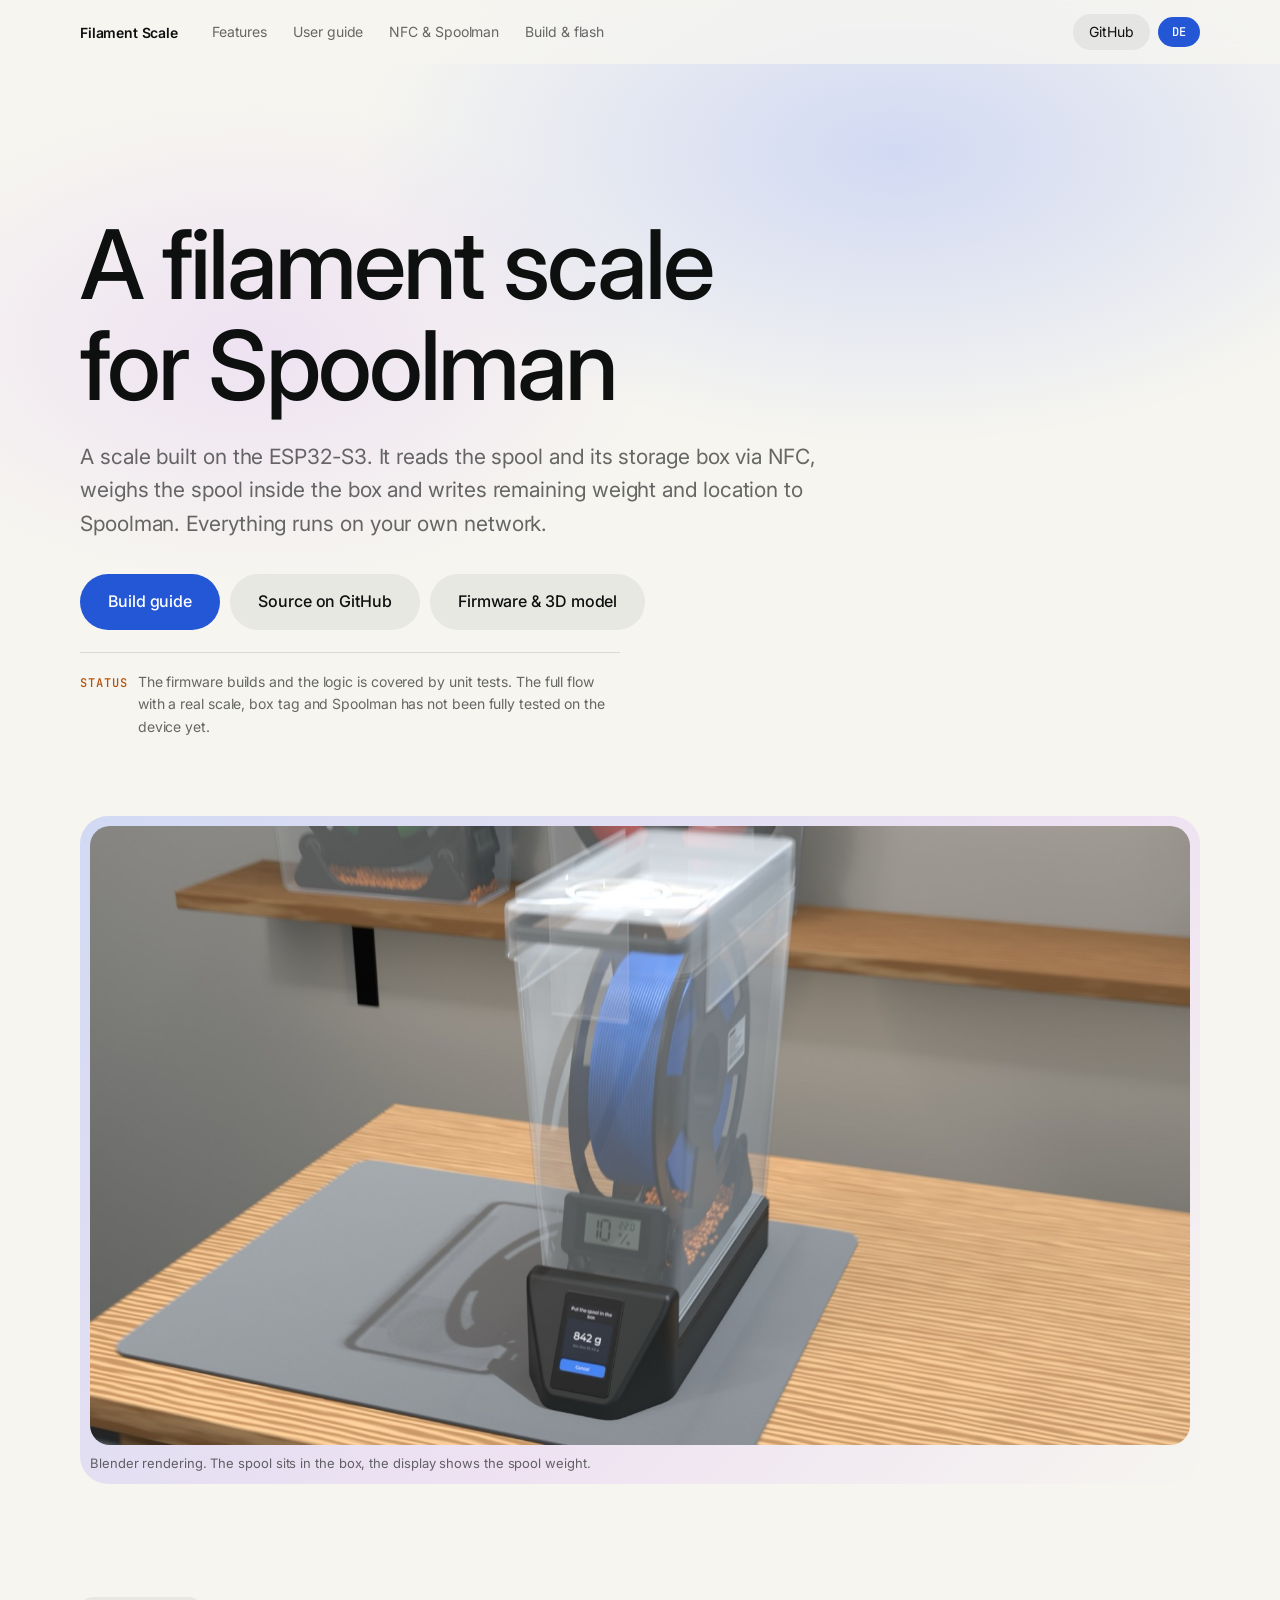
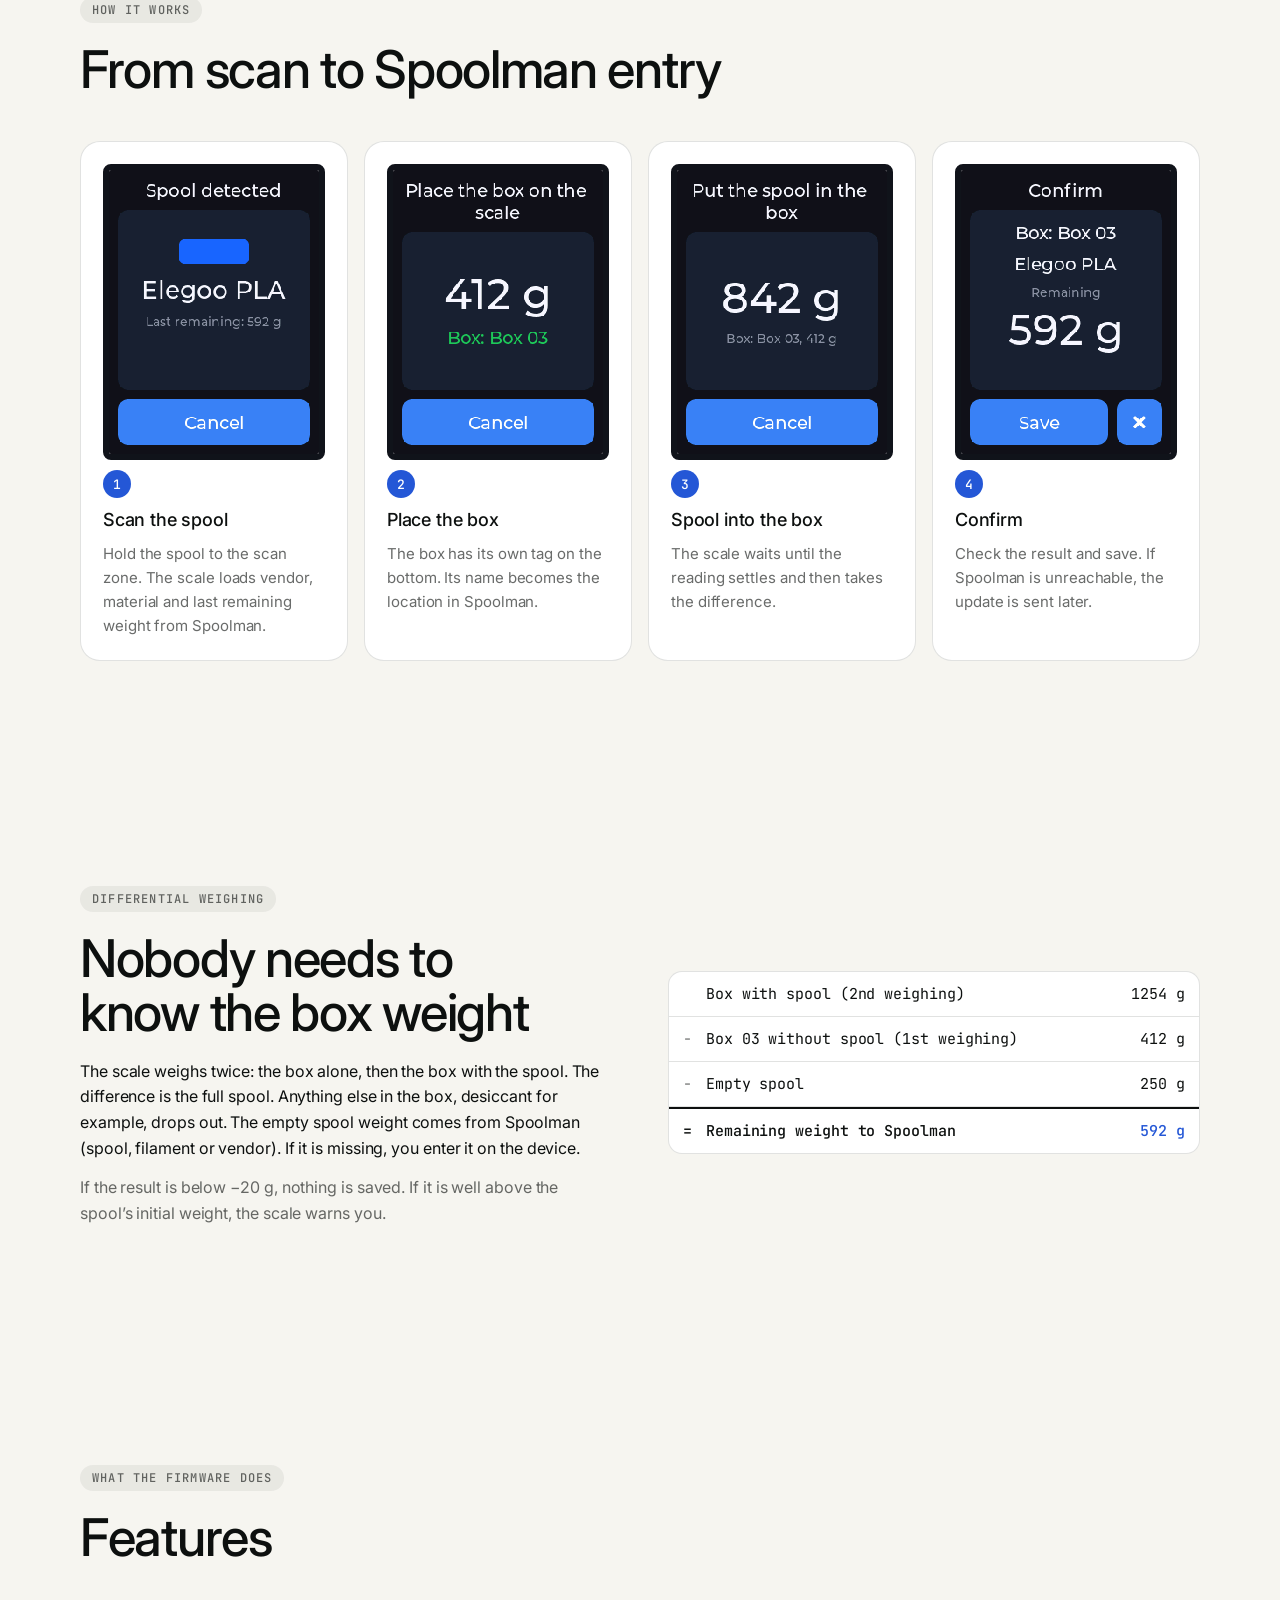
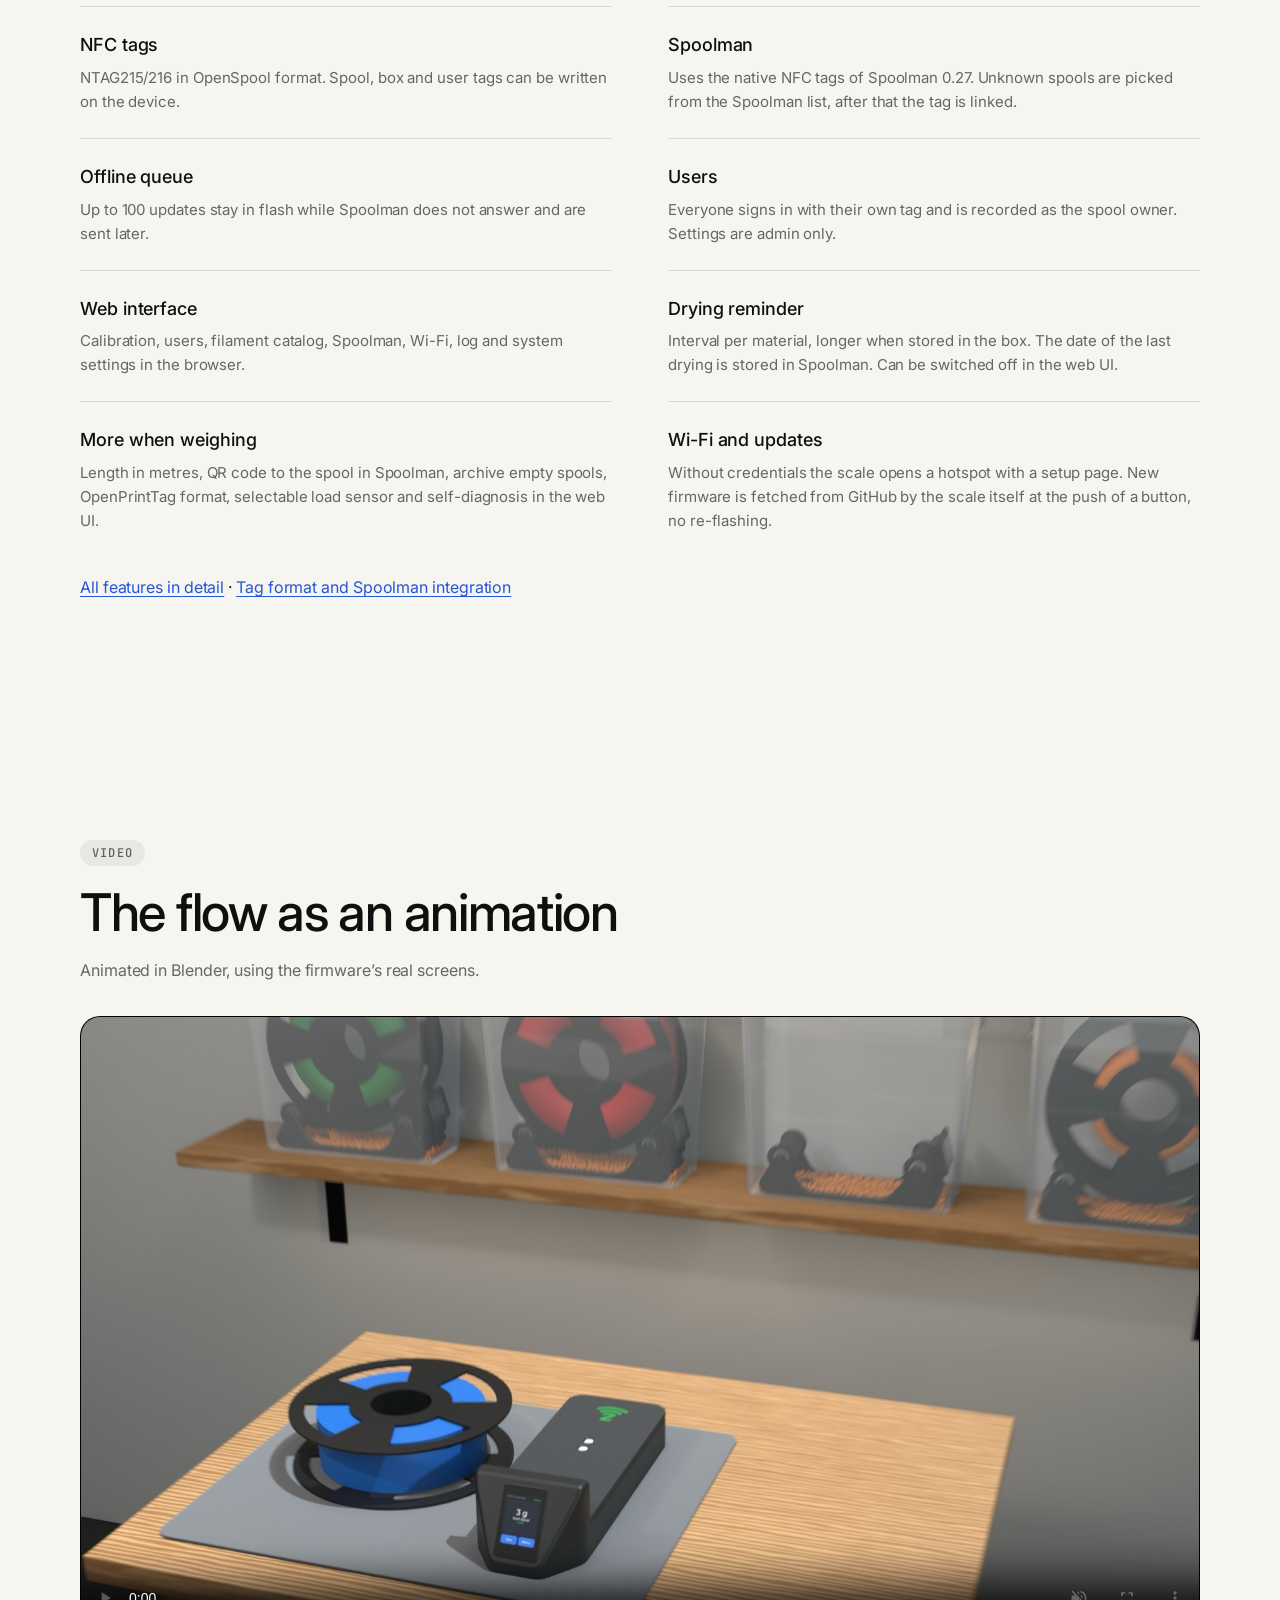
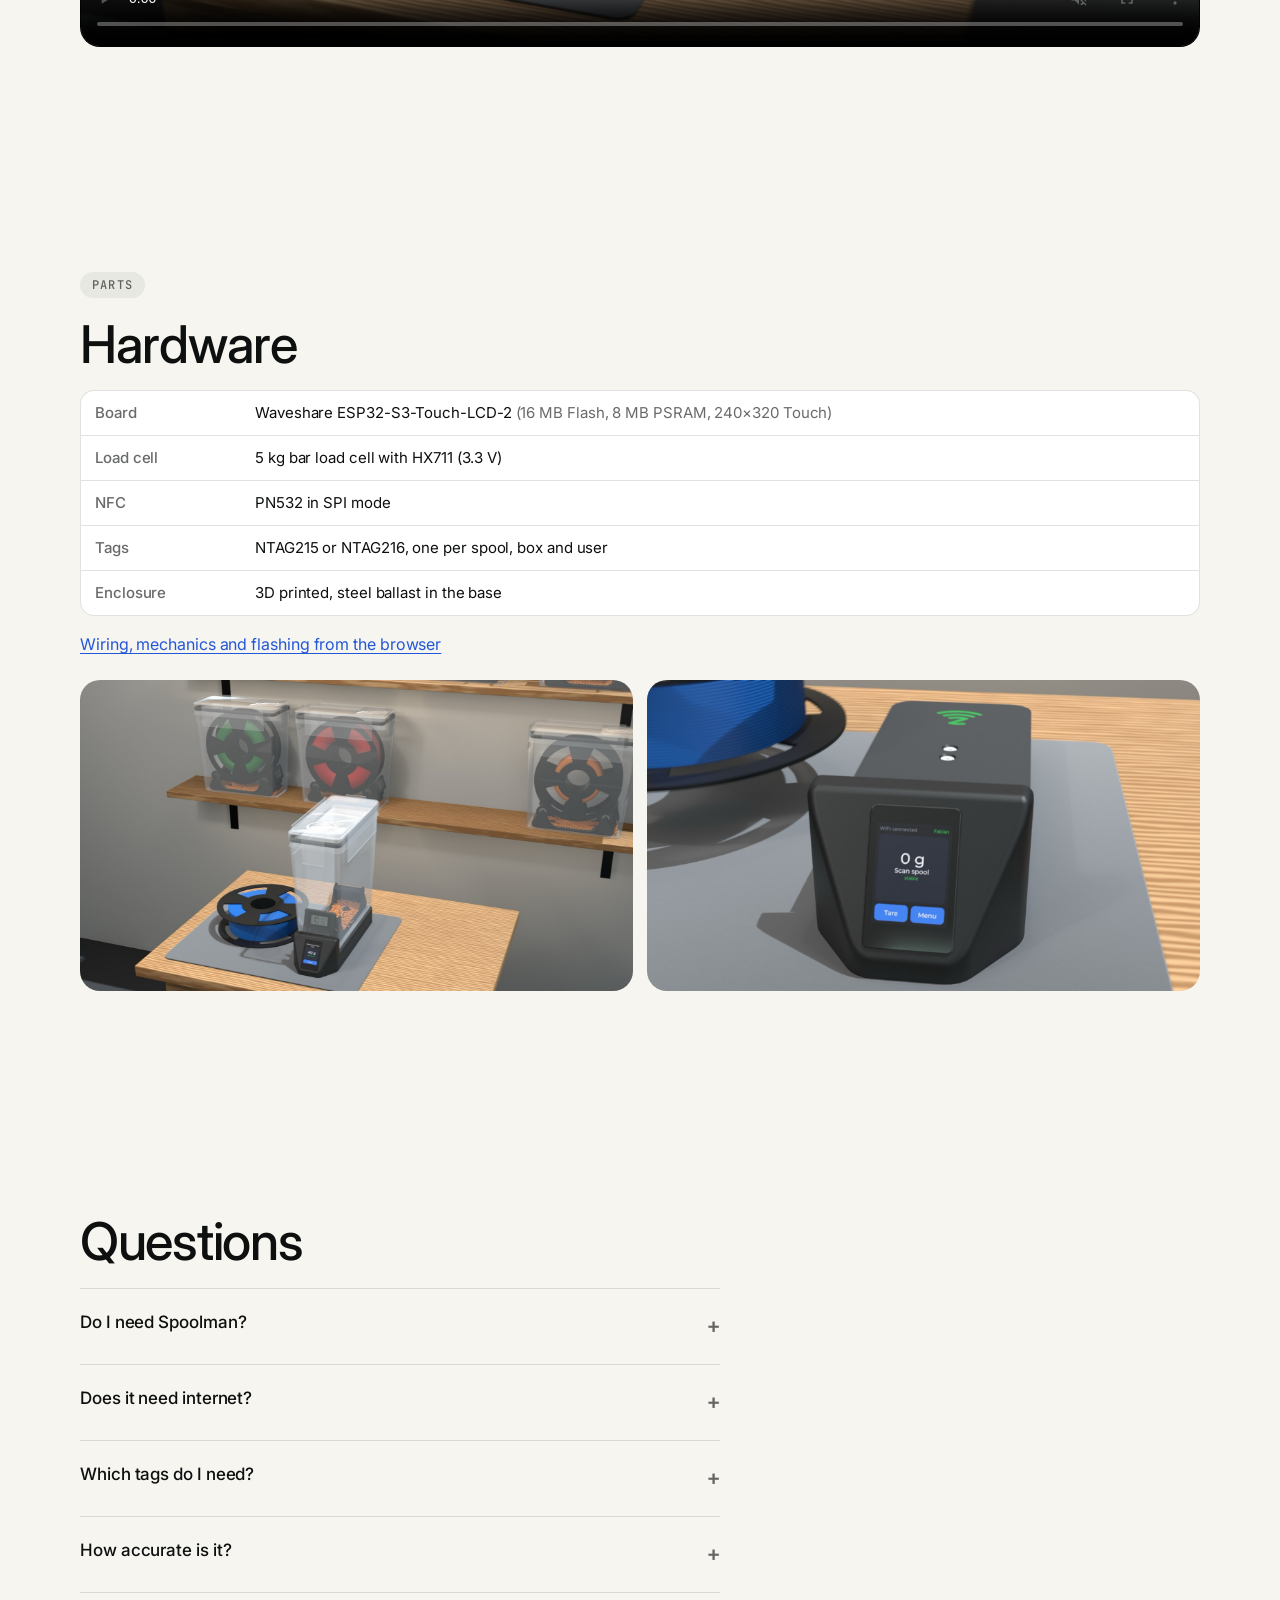
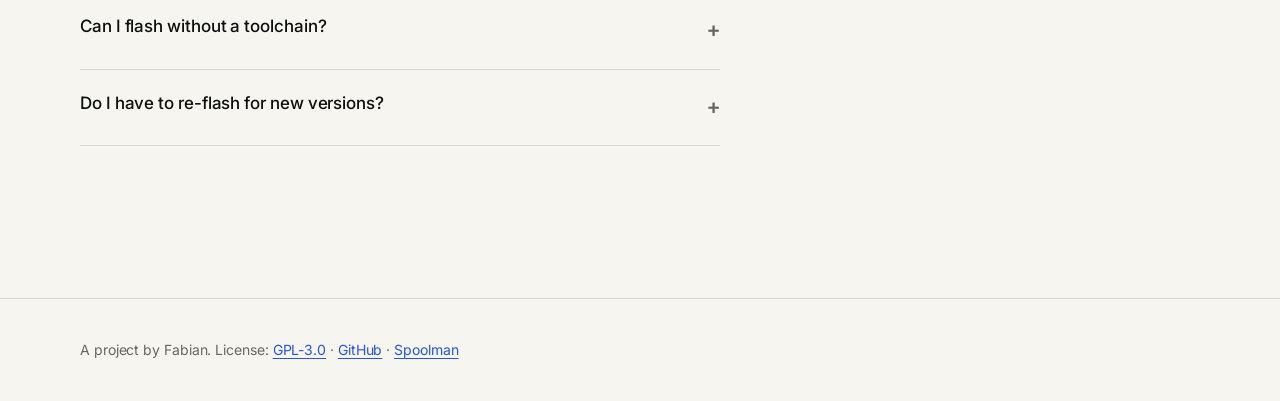
==== commit 856cbef5: "Update project site and README for drying reminder and new features Document the drying reminder (in" ====
--- a/docs/index.html
+++ b/docs/index.html
@@ -108,6 +108,8 @@
     <div><dt><span data-l="de">Offline-Warteschlange</span><span data-l="en">Offline queue</span></dt><dd><span data-l="de">Bis zu 100 Updates bleiben im Flash, wenn Spoolman nicht antwortet, und werden später gesendet.</span><span data-l="en">Up to 100 updates stay in flash while Spoolman does not answer and are sent later.</span></dd></div>
     <div><dt><span data-l="de">Benutzer</span><span data-l="en">Users</span></dt><dd><span data-l="de">Jeder meldet sich mit seinem Tag an und wird als Besitzer der Spule eingetragen. Einstellungen nur für den Admin.</span><span data-l="en">Everyone signs in with their own tag and is recorded as the spool owner. Settings are admin only.</span></dd></div>
     <div><dt><span data-l="de">Weboberfläche</span><span data-l="en">Web interface</span></dt><dd><span data-l="de">Kalibrierung, Benutzer, Filament-Katalog, Spoolman, WLAN, Log und Systemeinstellungen im Browser.</span><span data-l="en">Calibration, users, filament catalog, Spoolman, Wi-Fi, log and system settings in the browser.</span></dd></div>
+    <div><dt><span data-l="de">Trocknungs-Erinnerung</span><span data-l="en">Drying reminder</span></dt><dd><span data-l="de">Intervall je Material, länger bei Lagerung in der Box. Das Datum der letzten Trocknung steht in Spoolman. In der Weboberfläche abschaltbar.</span><span data-l="en">Interval per material, longer when stored in the box. The date of the last drying is stored in Spoolman. Can be switched off in the web UI.</span></dd></div>
+    <div><dt><span data-l="de">Mehr beim Wiegen</span><span data-l="en">More when weighing</span></dt><dd><span data-l="de">Länge in Metern, QR-Code zur Spule in Spoolman, leere Spulen archivieren, OpenPrintTag-Format, wählbarer Wägesensor und Selbstdiagnose in der Weboberfläche.</span><span data-l="en">Length in metres, QR code to the spool in Spoolman, archive empty spools, OpenPrintTag format, selectable load sensor and self-diagnosis in the web UI.</span></dd></div>
     <div><dt><span data-l="de">WLAN und Updates</span><span data-l="en">Wi-Fi and updates</span></dt><dd><span data-l="de">Ohne Zugangsdaten startet ein Hotspot mit Einrichtungsseite. Neue Firmware holt sich die Waage auf Knopfdruck selbst von GitHub, ohne erneutes Flashen.</span><span data-l="en">Without credentials the scale opens a hotspot with a setup page. New firmware is fetched from GitHub by the scale itself at the push of a button, no re-flashing.</span></dd></div>
   </dl>
   <p style="margin-top:18px"><a href="funktionen.html"><span data-l="de">Alle Funktionen im Detail</span><span data-l="en">All features in detail</span></a> · <a href="nfc-spoolman.html"><span data-l="de">Tag-Format und Spoolman-Anbindung</span><span data-l="en">Tag format and Spoolman integration</span></a></p>
